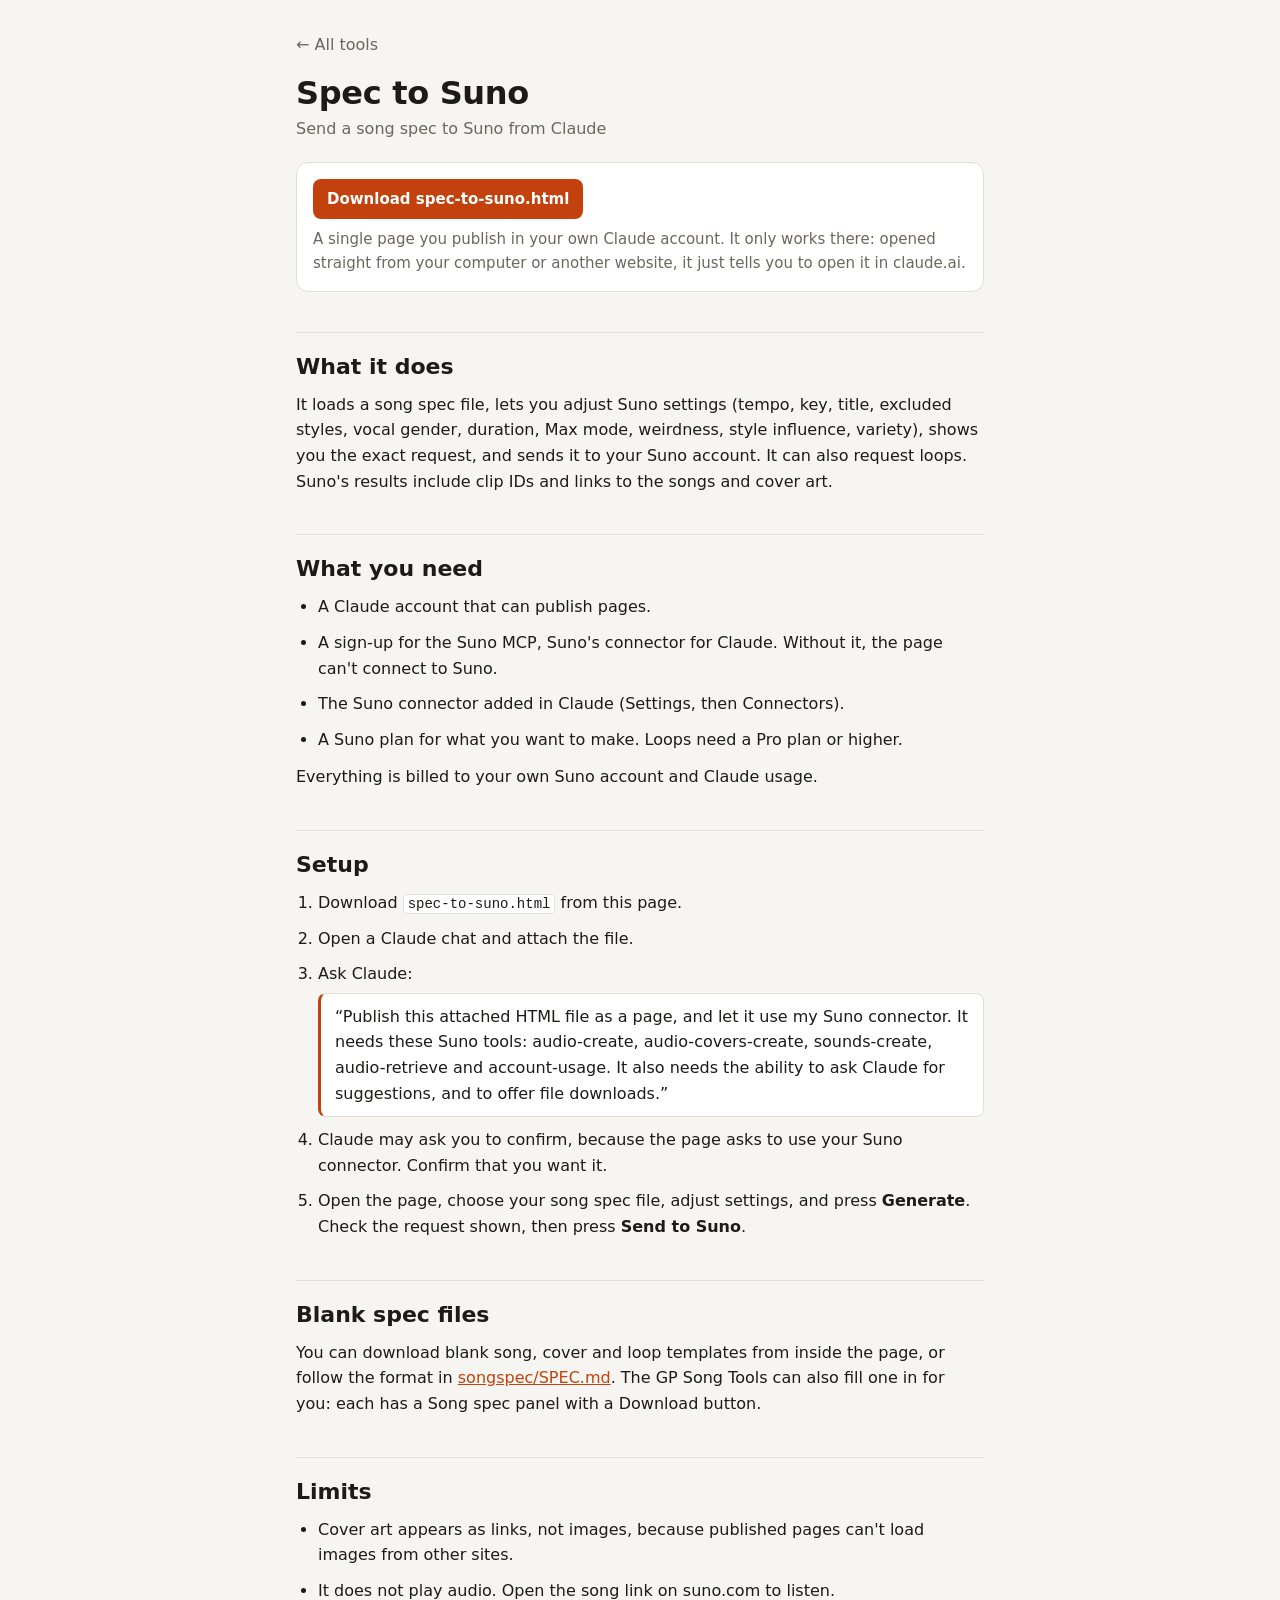
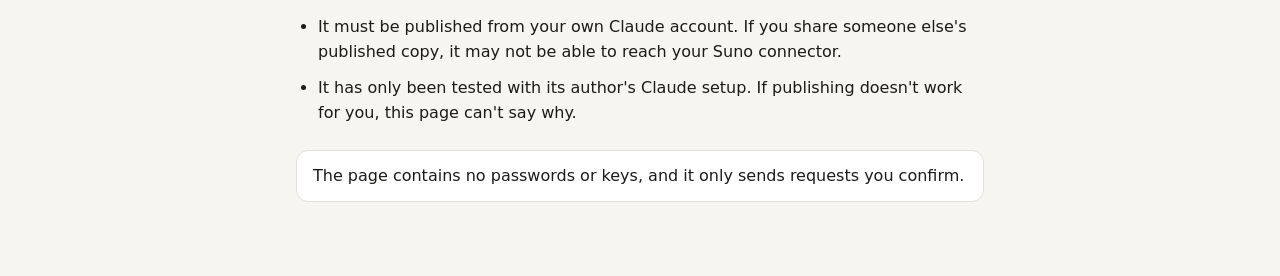
==== songspec/spec-to-suno/index.html @ ff5ff83b "Spec to Suno: say you need to sign up for the Suno MCP Co-Authored-By: Claude Opus 5.5 <noreply@anth" ====
<!doctype html>
<html lang="en">
<head>
  <meta charset="utf-8">
  <meta name="viewport" content="width=device-width, initial-scale=1">
  <title>Spec to Suno</title>
  <meta name="description" content="Download Spec to Suno: a page you publish in Claude that sends a song spec to your Suno account.">
  <link rel="icon" href="data:image/svg+xml,<svg xmlns='http://www.w3.org/2000/svg' viewBox='0 0 100 100'><text y='.9em' font-size='90'>🚀</text></svg>">
  <style>
    :root {
      --bg: #f6f5f2;
      --surface: #ffffff;
      --border: #e2dfd8;
      --text: #1c1b19;
      --muted: #6b675f;
      --accent: #c2410c;
      --accent-text: #ffffff;
    }
    @media (prefers-color-scheme: dark) {
      :root {
        --bg: #121212;
        --surface: #1c1c1c;
        --border: #2e2e2e;
        --text: #f1efe9;
        --muted: #a39f96;
        --accent: #fb923c;
        --accent-text: #1a0d03;
      }
    }
    * { box-sizing: border-box; }
    body {
      margin: 0;
      background: var(--bg);
      color: var(--text);
      font: 16px/1.6 system-ui, -apple-system, "Segoe UI", Roboto, sans-serif;
    }
    main { max-width: 720px; margin: 0 auto; padding: 32px 16px 64px; }
    a { color: var(--accent); }
    h1 { font-size: 2rem; line-height: 1.2; margin: 8px 0 4px; letter-spacing: -0.01em; }
    h2 { font-size: 1.375rem; margin: 40px 0 8px; padding-top: 16px; border-top: 1px solid var(--border); }
    p, li { margin: 0 0 10px; }
    ul, ol { padding-left: 22px; margin: 0 0 12px; }
    code { font: 0.875em ui-monospace, SFMono-Regular, Menlo, monospace; background: var(--surface); border: 1px solid var(--border); border-radius: 4px; padding: 1px 4px; overflow-wrap: anywhere; }
    .meta { color: var(--muted); margin: 0 0 20px; }
    .back { display: inline-block; margin-bottom: 8px; color: var(--muted); text-decoration: none; }
    .back:hover { color: var(--text); }
    .download { background: var(--surface); border: 1px solid var(--border); border-radius: 12px; padding: 16px; margin: 20px 0 8px; }
    .download p { margin: 8px 0 0; color: var(--muted); font-size: .9375rem; }
    .btn { display: inline-block; padding: 8px 14px; border-radius: 8px; font-weight: 600; font-size: .9375rem; text-decoration: none; }
    .btn.primary { background: var(--accent); color: var(--accent-text); }
    .btn.primary:hover { filter: brightness(1.08); }
    .btn:focus-visible { outline: 2px solid var(--accent); outline-offset: 2px; }
    .ask { background: var(--surface); border: 1px solid var(--border); border-left: 3px solid var(--accent); border-radius: 8px; padding: 10px 14px; margin: 6px 0 0; }
    .safe { background: var(--surface); border: 1px solid var(--border); border-radius: 12px; padding: 12px 16px; margin-top: 24px; }
  </style>
</head>
<body>
<main>
  <a class="back" href="../../">← All tools</a>
  <h1>Spec to Suno</h1>
  <p class="meta">Send a song spec to Suno from Claude</p>

  <div class="download">
    <a class="btn primary" href="spec-to-suno.html.download" download="spec-to-suno.html">Download spec-to-suno.html</a>
    <p>A single page you publish in your own Claude account. It only works there: opened straight from your computer or another website, it just tells you to open it in claude.ai.</p>
  </div>

  <h2 id="what">What it does</h2>
  <p>It loads a song spec file, lets you adjust Suno settings (tempo, key, title, excluded styles, vocal gender, duration, Max mode, weirdness, style influence, variety), shows you the exact request, and sends it to your Suno account. It can also request loops. Suno's results include clip IDs and links to the songs and cover art.</p>

  <h2 id="need">What you need</h2>
  <ul>
    <li>A Claude account that can publish pages.</li>
    <li>A sign-up for the Suno MCP, Suno's connector for Claude. Without it, the page can't connect to Suno.</li>
    <li>The Suno connector added in Claude (Settings, then Connectors).</li>
    <li>A Suno plan for what you want to make. Loops need a Pro plan or higher.</li>
  </ul>
  <p>Everything is billed to your own Suno account and Claude usage.</p>

  <h2 id="setup">Setup</h2>
  <ol>
    <li>Download <code>spec-to-suno.html</code> from this page.</li>
    <li>Open a Claude chat and attach the file.</li>
    <li>Ask Claude:
      <p class="ask">“Publish this attached HTML file as a page, and let it use my Suno connector. It needs these Suno tools: audio-create, audio-covers-create, sounds-create, audio-retrieve and account-usage. It also needs the ability to ask Claude for suggestions, and to offer file downloads.”</p>
    </li>
    <li>Claude may ask you to confirm, because the page asks to use your Suno connector. Confirm that you want it.</li>
    <li>Open the page, choose your song spec file, adjust settings, and press <b>Generate</b>. Check the request shown, then press <b>Send to Suno</b>.</li>
  </ol>

  <h2 id="blank">Blank spec files</h2>
  <p>You can download blank song, cover and loop templates from inside the page, or follow the format in <a href="https://github.com/gp-songtools/toolsmenu/blob/main/songspec/SPEC.md" target="_blank" rel="noopener">songspec/SPEC.md</a>. The GP Song Tools can also fill one in for you: each has a Song spec panel with a Download button.</p>

  <h2 id="limits">Limits</h2>
  <ul>
    <li>Cover art appears as links, not images, because published pages can't load images from other sites.</li>
    <li>It does not play audio. Open the song link on suno.com to listen.</li>
    <li>It must be published from your own Claude account. If you share someone else's published copy, it may not be able to reach your Suno connector.</li>
    <li>It has only been tested with its author's Claude setup. If publishing doesn't work for you, this page can't say why.</li>
  </ul>

  <p class="safe">The page contains no passwords or keys, and it only sends requests you confirm.</p>
</main>
<!-- Cloudflare Web Analytics --><script type='module' src='https://static.cloudflareinsights.com/beacon.min.js' data-cf-beacon='{"token": "2c5b0c69f74b496998f02d0e1f651bd5"}'></script><!-- End Cloudflare Web Analytics -->
</body>
</html>
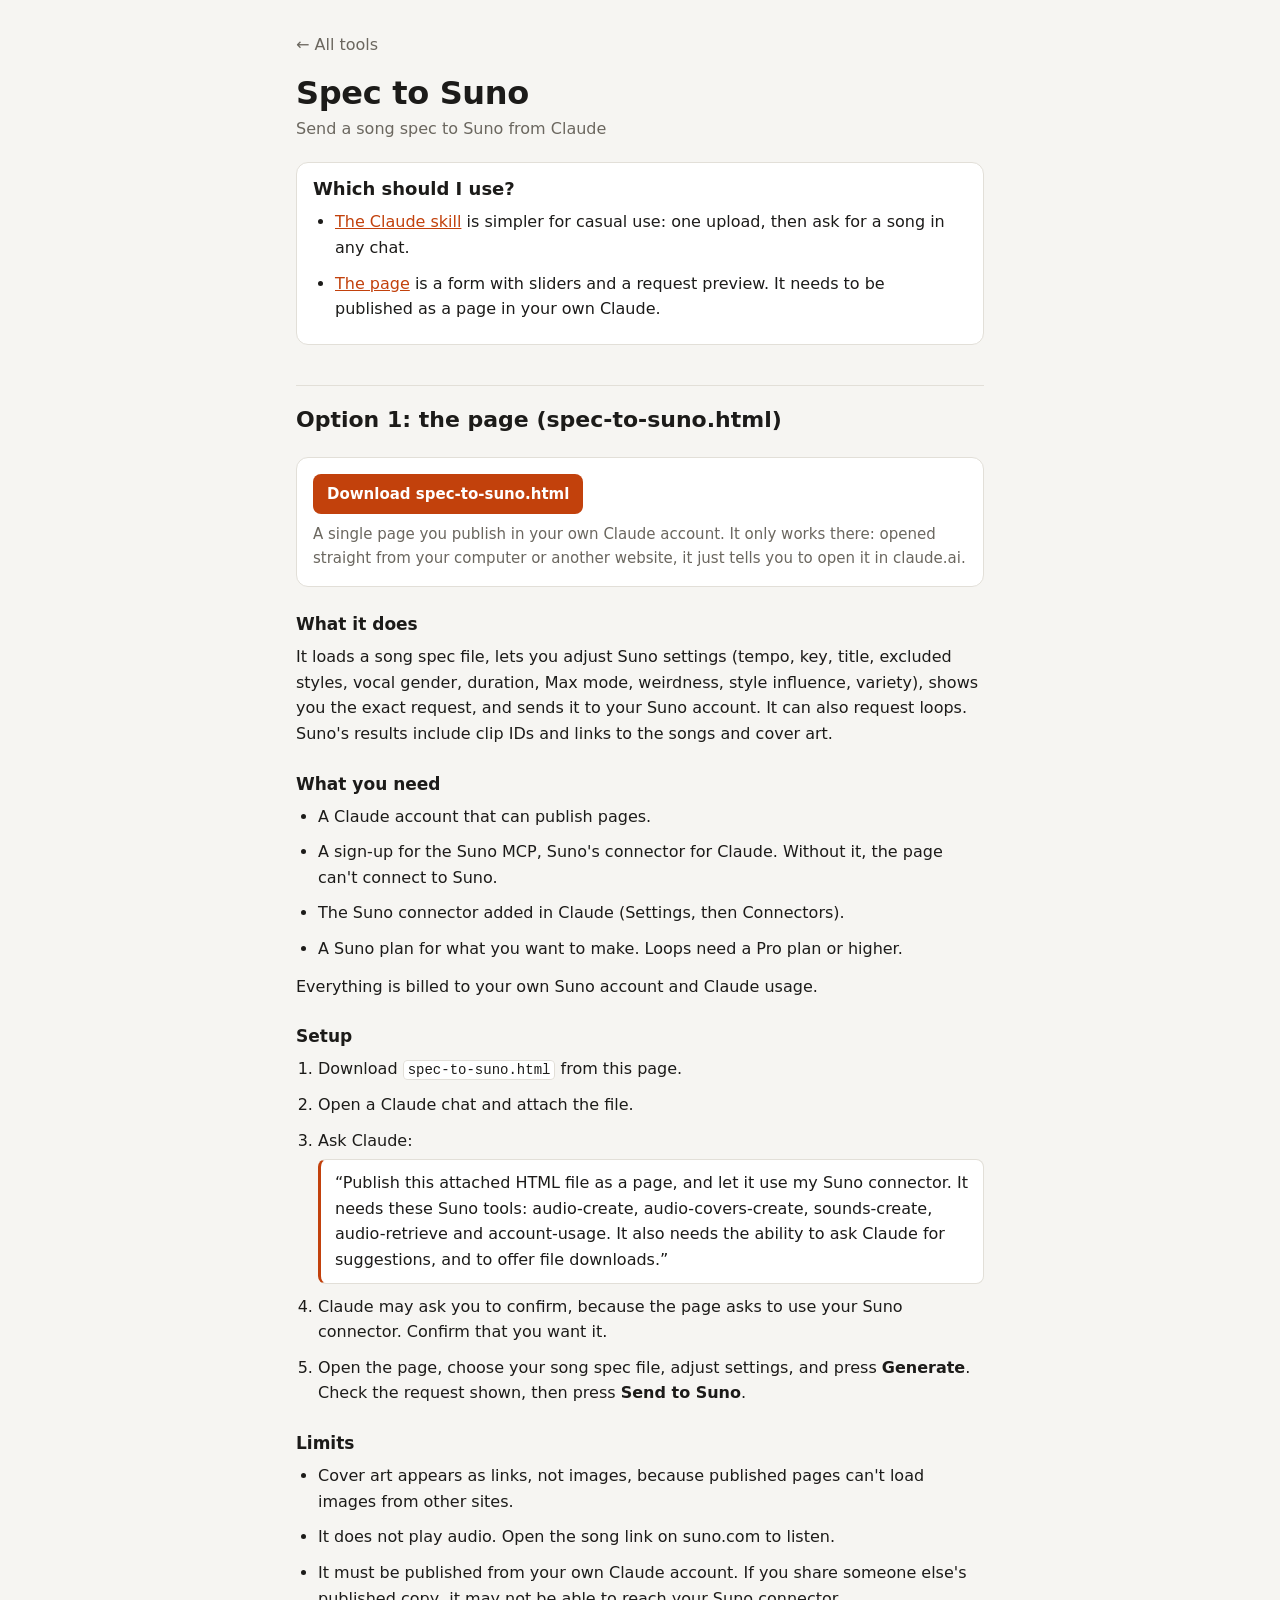
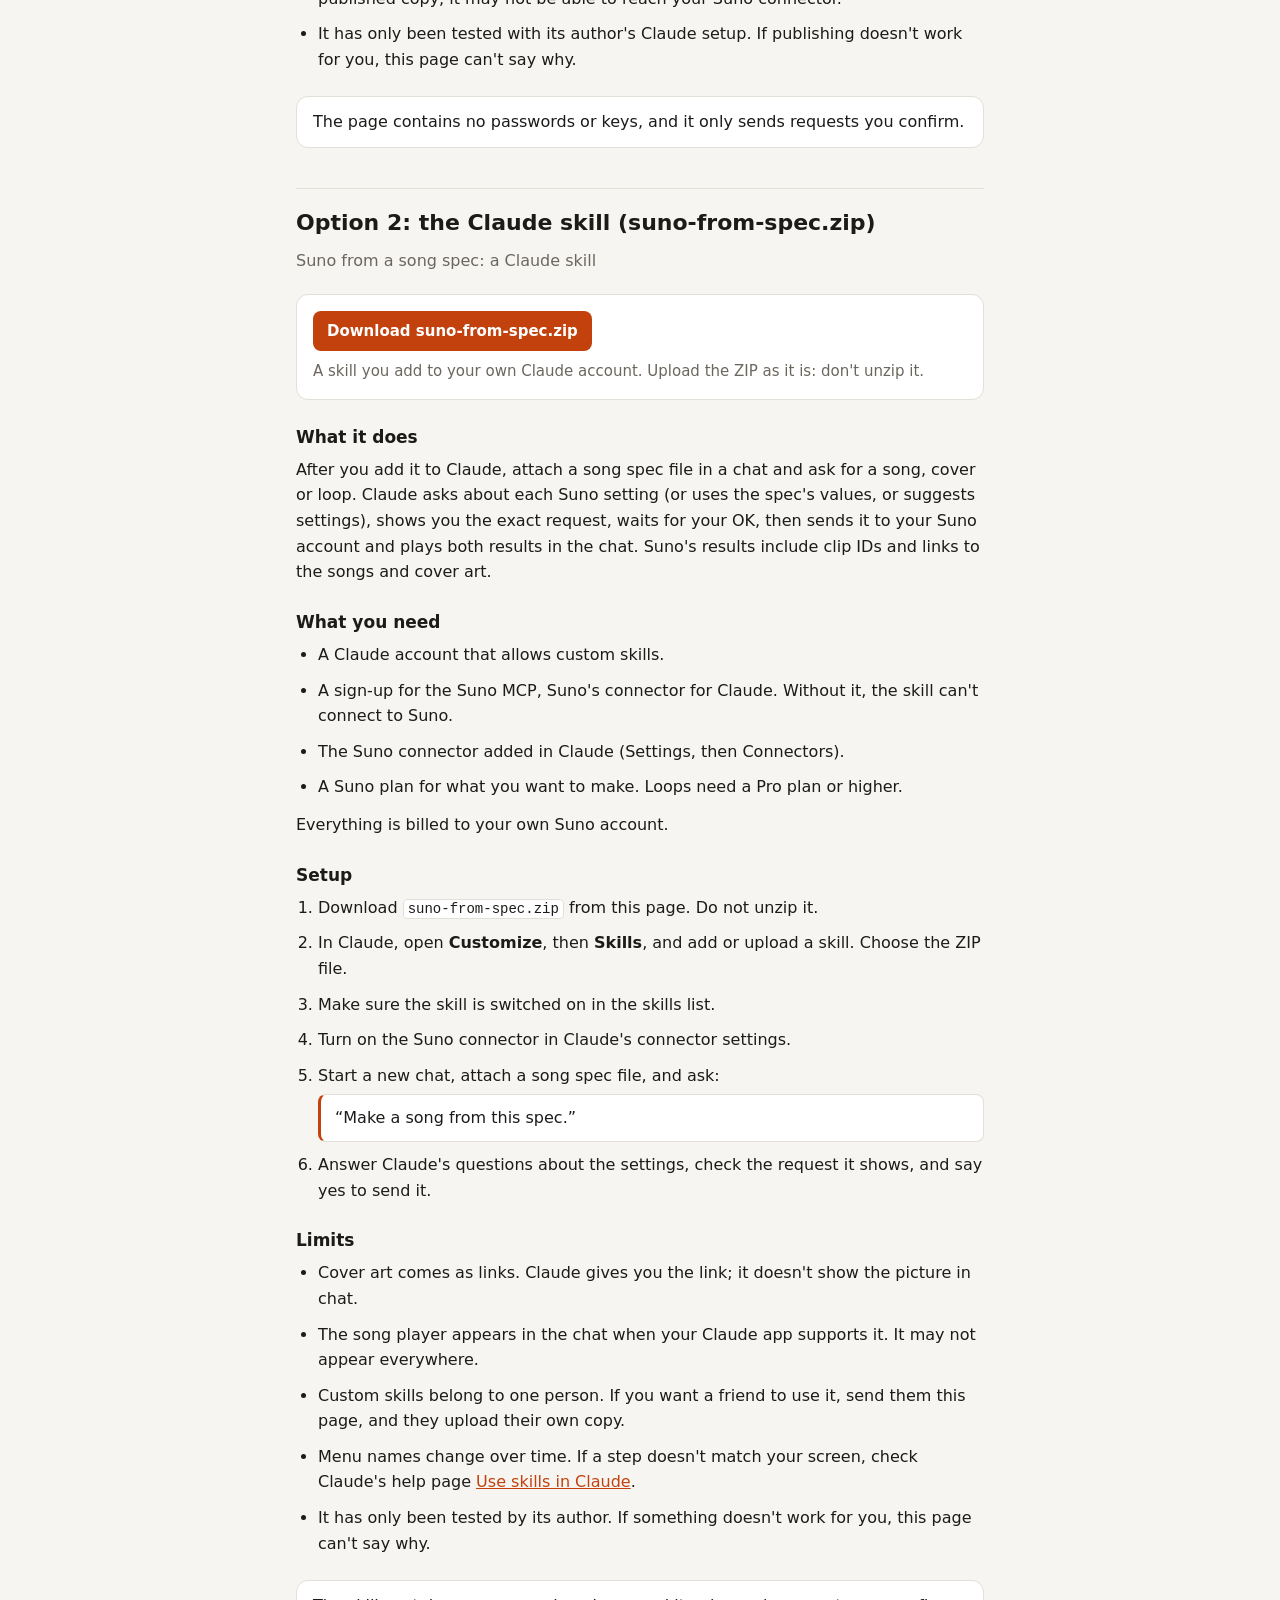
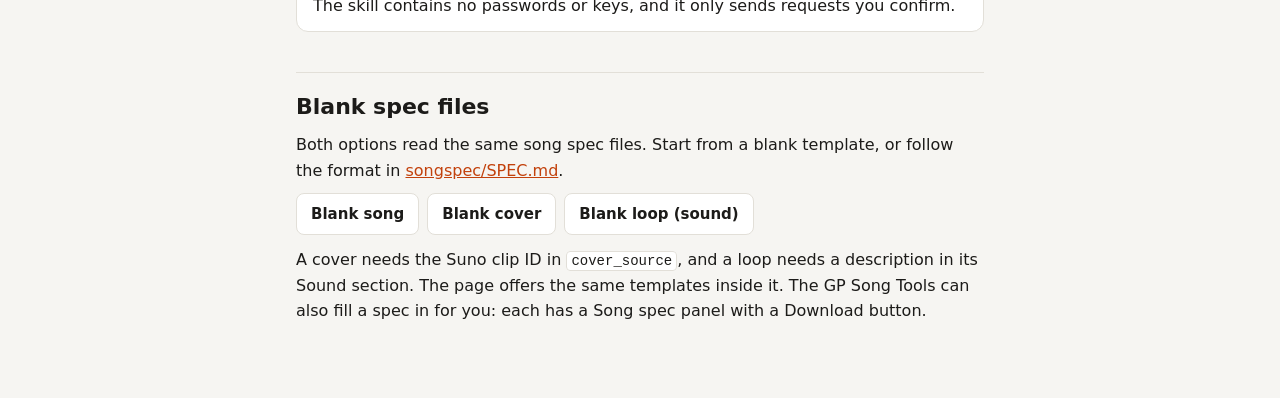
==== commit 4b4b1cdf: "Spec to Suno: add the Claude skill as a second option, and blank templates songspec/spec-to-suno/sun" ====
--- a/songspec/spec-to-suno/index.html
+++ b/songspec/spec-to-suno/index.html
@@ -4,7 +4,7 @@
   <meta charset="utf-8">
   <meta name="viewport" content="width=device-width, initial-scale=1">
   <title>Spec to Suno</title>
-  <meta name="description" content="Download Spec to Suno: a page you publish in Claude that sends a song spec to your Suno account.">
+  <meta name="description" content="Send a song spec to your Suno account from Claude, with a Claude skill or a page you publish in Claude.">
   <link rel="icon" href="data:image/svg+xml,<svg xmlns='http://www.w3.org/2000/svg' viewBox='0 0 100 100'><text y='.9em' font-size='90'>🚀</text></svg>">
   <style>
     :root {
@@ -38,6 +38,13 @@
     a { color: var(--accent); }
     h1 { font-size: 2rem; line-height: 1.2; margin: 8px 0 4px; letter-spacing: -0.01em; }
     h2 { font-size: 1.375rem; margin: 40px 0 8px; padding-top: 16px; border-top: 1px solid var(--border); }
+    h3 { font-size: 1.0625rem; margin: 24px 0 6px; }
+    .choose { background: var(--surface); border: 1px solid var(--border); border-radius: 12px; padding: 12px 16px; margin: 20px 0 0; }
+    .choose h2 { border: 0; margin: 0 0 6px; padding: 0; font-size: 1.125rem; }
+    .choose ul { margin: 0; }
+    .tpl { display: flex; flex-wrap: wrap; gap: 8px; margin: 8px 0 12px; }
+    .btn.ghost { border: 1px solid var(--border); color: var(--text); background: var(--surface); }
+    .btn.ghost:hover { border-color: var(--accent); }
     p, li { margin: 0 0 10px; }
     ul, ol { padding-left: 22px; margin: 0 0 12px; }
     code { font: 0.875em ui-monospace, SFMono-Regular, Menlo, monospace; background: var(--surface); border: 1px solid var(--border); border-radius: 4px; padding: 1px 4px; overflow-wrap: anywhere; }
@@ -60,15 +67,24 @@
   <h1>Spec to Suno</h1>
   <p class="meta">Send a song spec to Suno from Claude</p>
 
+  <div class="choose">
+    <h2 id="which">Which should I use?</h2>
+    <ul>
+      <li><a href="#skill">The Claude skill</a> is simpler for casual use: one upload, then ask for a song in any chat.</li>
+      <li><a href="#page">The page</a> is a form with sliders and a request preview. It needs to be published as a page in your own Claude.</li>
+    </ul>
+  </div>
+
+  <h2 id="page">Option 1: the page (spec-to-suno.html)</h2>
   <div class="download">
     <a class="btn primary" href="spec-to-suno.html.download" download="spec-to-suno.html">Download spec-to-suno.html</a>
     <p>A single page you publish in your own Claude account. It only works there: opened straight from your computer or another website, it just tells you to open it in claude.ai.</p>
   </div>
 
-  <h2 id="what">What it does</h2>
+  <h3 id="what">What it does</h3>
   <p>It loads a song spec file, lets you adjust Suno settings (tempo, key, title, excluded styles, vocal gender, duration, Max mode, weirdness, style influence, variety), shows you the exact request, and sends it to your Suno account. It can also request loops. Suno's results include clip IDs and links to the songs and cover art.</p>
 
-  <h2 id="need">What you need</h2>
+  <h3 id="need">What you need</h3>
   <ul>
     <li>A Claude account that can publish pages.</li>
     <li>A sign-up for the Suno MCP, Suno's connector for Claude. Without it, the page can't connect to Suno.</li>
@@ -77,7 +93,7 @@
   </ul>
   <p>Everything is billed to your own Suno account and Claude usage.</p>
 
-  <h2 id="setup">Setup</h2>
+  <h3 id="setup">Setup</h3>
   <ol>
     <li>Download <code>spec-to-suno.html</code> from this page.</li>
     <li>Open a Claude chat and attach the file.</li>
@@ -88,10 +104,7 @@
     <li>Open the page, choose your song spec file, adjust settings, and press <b>Generate</b>. Check the request shown, then press <b>Send to Suno</b>.</li>
   </ol>
 
-  <h2 id="blank">Blank spec files</h2>
-  <p>You can download blank song, cover and loop templates from inside the page, or follow the format in <a href="https://github.com/gp-songtools/toolsmenu/blob/main/songspec/SPEC.md" target="_blank" rel="noopener">songspec/SPEC.md</a>. The GP Song Tools can also fill one in for you: each has a Song spec panel with a Download button.</p>
-
-  <h2 id="limits">Limits</h2>
+  <h3 id="limits">Limits</h3>
   <ul>
     <li>Cover art appears as links, not images, because published pages can't load images from other sites.</li>
     <li>It does not play audio. Open the song link on suno.com to listen.</li>
@@ -100,6 +113,57 @@
   </ul>
 
   <p class="safe">The page contains no passwords or keys, and it only sends requests you confirm.</p>
+
+  <h2 id="skill">Option 2: the Claude skill (suno-from-spec.zip)</h2>
+  <p class="meta">Suno from a song spec: a Claude skill</p>
+  <div class="download">
+    <a class="btn primary" href="suno-from-spec.zip" download="suno-from-spec.zip">Download suno-from-spec.zip</a>
+    <p>A skill you add to your own Claude account. Upload the ZIP as it is: don't unzip it.</p>
+  </div>
+
+  <h3 id="skill-what">What it does</h3>
+  <p>After you add it to Claude, attach a song spec file in a chat and ask for a song, cover or loop. Claude asks about each Suno setting (or uses the spec's values, or suggests settings), shows you the exact request, waits for your OK, then sends it to your Suno account and plays both results in the chat. Suno's results include clip IDs and links to the songs and cover art.</p>
+
+  <h3 id="skill-need">What you need</h3>
+  <ul>
+    <li>A Claude account that allows custom skills.</li>
+    <li>A sign-up for the Suno MCP, Suno's connector for Claude. Without it, the skill can't connect to Suno.</li>
+    <li>The Suno connector added in Claude (Settings, then Connectors).</li>
+    <li>A Suno plan for what you want to make. Loops need a Pro plan or higher.</li>
+  </ul>
+  <p>Everything is billed to your own Suno account.</p>
+
+  <h3 id="skill-setup">Setup</h3>
+  <ol>
+    <li>Download <code>suno-from-spec.zip</code> from this page. Do not unzip it.</li>
+    <li>In Claude, open <b>Customize</b>, then <b>Skills</b>, and add or upload a skill. Choose the ZIP file.</li>
+    <li>Make sure the skill is switched on in the skills list.</li>
+    <li>Turn on the Suno connector in Claude's connector settings.</li>
+    <li>Start a new chat, attach a song spec file, and ask:
+      <p class="ask">“Make a song from this spec.”</p>
+    </li>
+    <li>Answer Claude's questions about the settings, check the request it shows, and say yes to send it.</li>
+  </ol>
+
+  <h3 id="skill-limits">Limits</h3>
+  <ul>
+    <li>Cover art comes as links. Claude gives you the link; it doesn't show the picture in chat.</li>
+    <li>The song player appears in the chat when your Claude app supports it. It may not appear everywhere.</li>
+    <li>Custom skills belong to one person. If you want a friend to use it, send them this page, and they upload their own copy.</li>
+    <li>Menu names change over time. If a step doesn't match your screen, check Claude's help page <a href="https://support.claude.com/en/articles/12512180-use-skills-in-claude" target="_blank" rel="noopener">Use skills in Claude</a>.</li>
+    <li>It has only been tested by its author. If something doesn't work for you, this page can't say why.</li>
+  </ul>
+
+  <p class="safe">The skill contains no passwords or keys, and it only sends requests you confirm.</p>
+
+  <h2 id="blank">Blank spec files</h2>
+  <p>Both options read the same song spec files. Start from a blank template, or follow the format in <a href="https://github.com/gp-songtools/toolsmenu/blob/main/songspec/SPEC.md" target="_blank" rel="noopener">songspec/SPEC.md</a>.</p>
+  <div class="tpl">
+    <a class="btn ghost" href="../templates/blank-song.songspec.md" download="blank-song.songspec.md">Blank song</a>
+    <a class="btn ghost" href="../templates/blank-cover.songspec.md" download="blank-cover.songspec.md">Blank cover</a>
+    <a class="btn ghost" href="../templates/blank-sound.songspec.md" download="blank-sound.songspec.md">Blank loop (sound)</a>
+  </div>
+  <p>A cover needs the Suno clip ID in <code>cover_source</code>, and a loop needs a description in its Sound section. The page offers the same templates inside it. The GP Song Tools can also fill a spec in for you: each has a Song spec panel with a Download button.</p>
 </main>
 <!-- Cloudflare Web Analytics --><script type='module' src='https://static.cloudflareinsights.com/beacon.min.js' data-cf-beacon='{"token": "2c5b0c69f74b496998f02d0e1f651bd5"}'></script><!-- End Cloudflare Web Analytics -->
 </body>
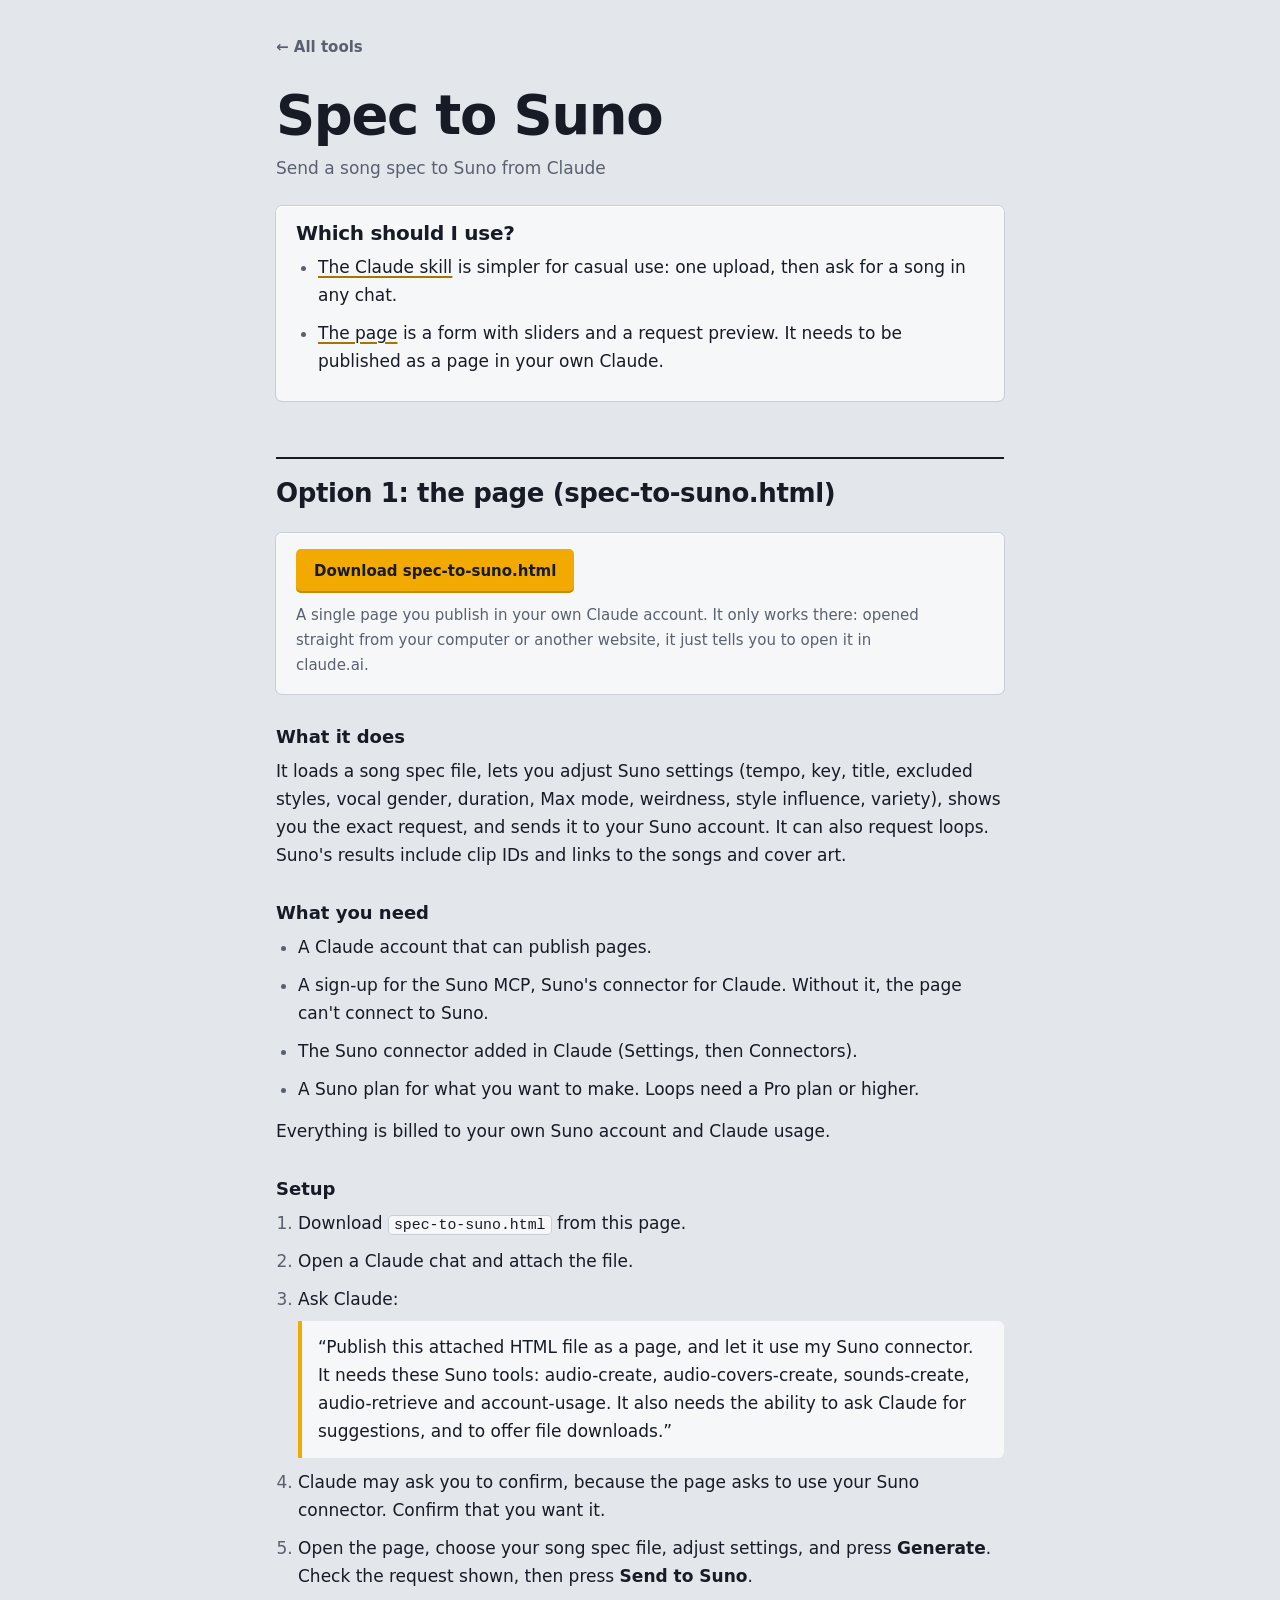
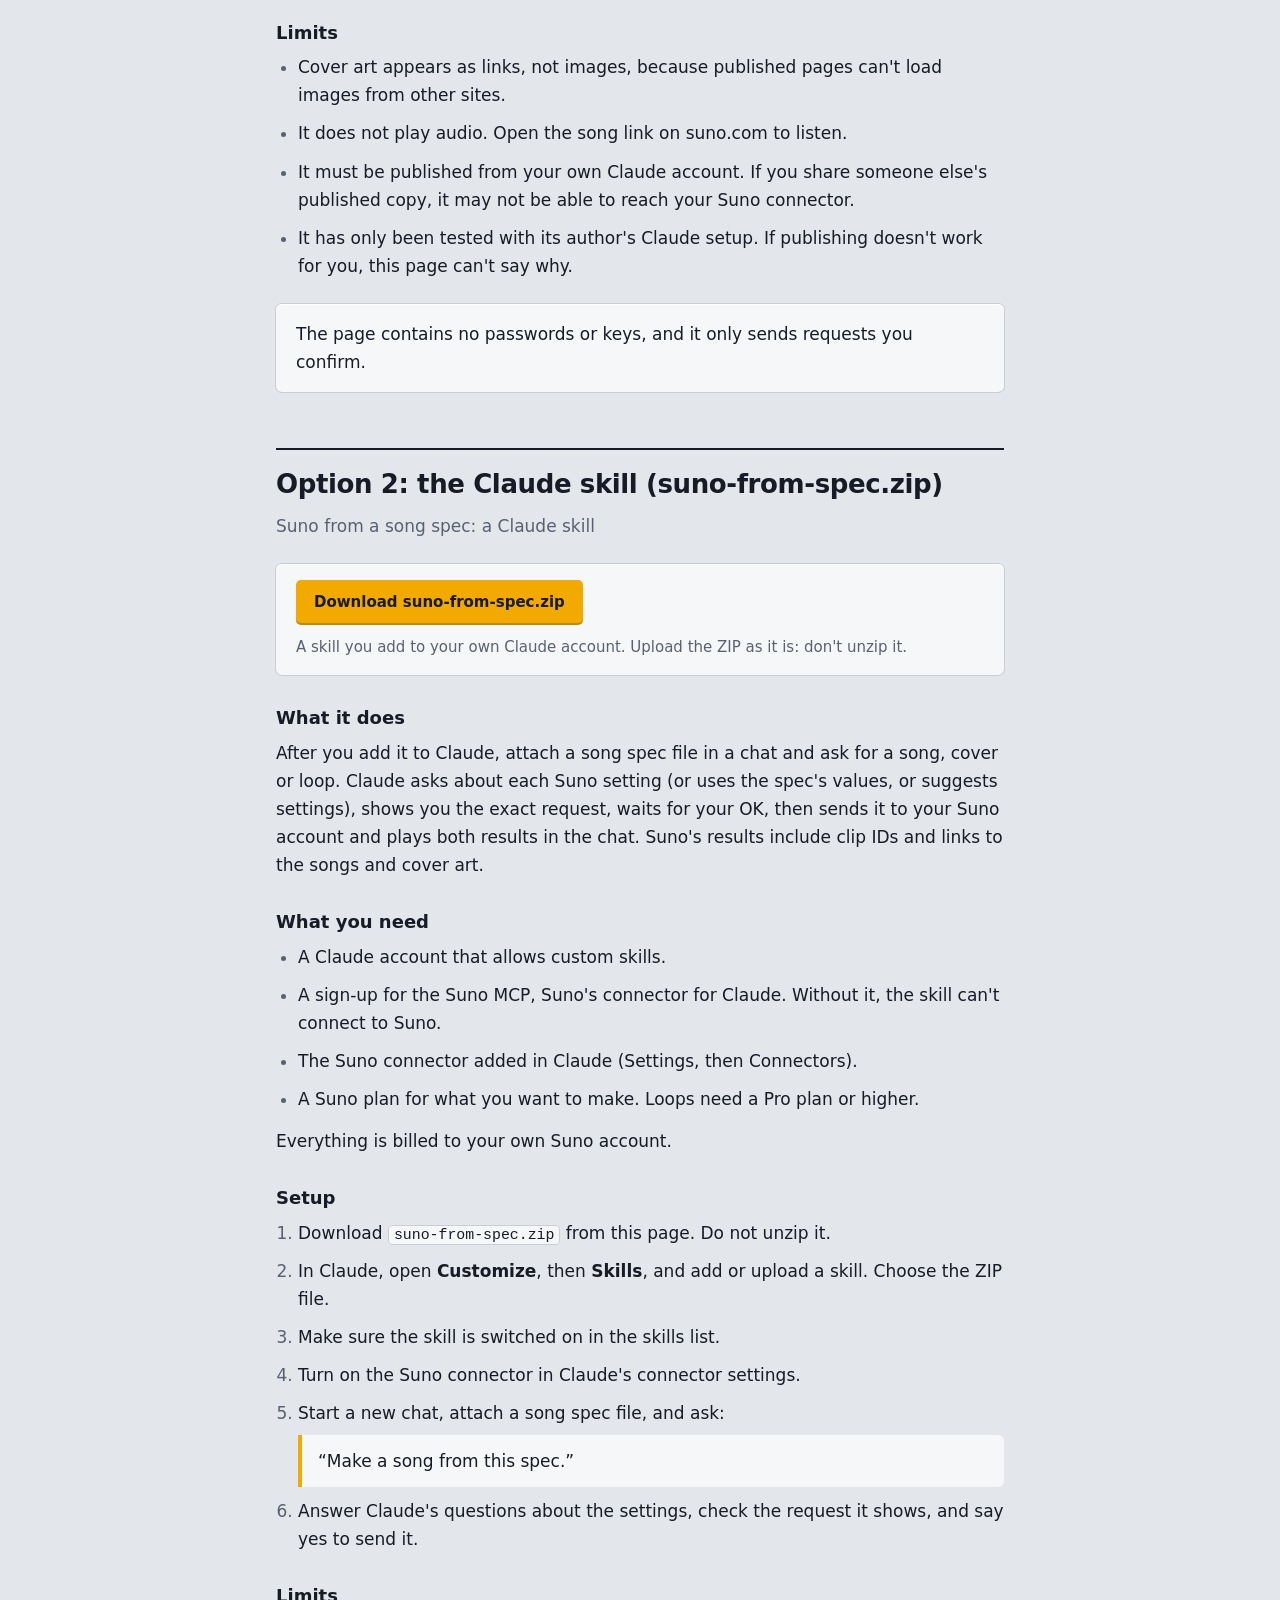
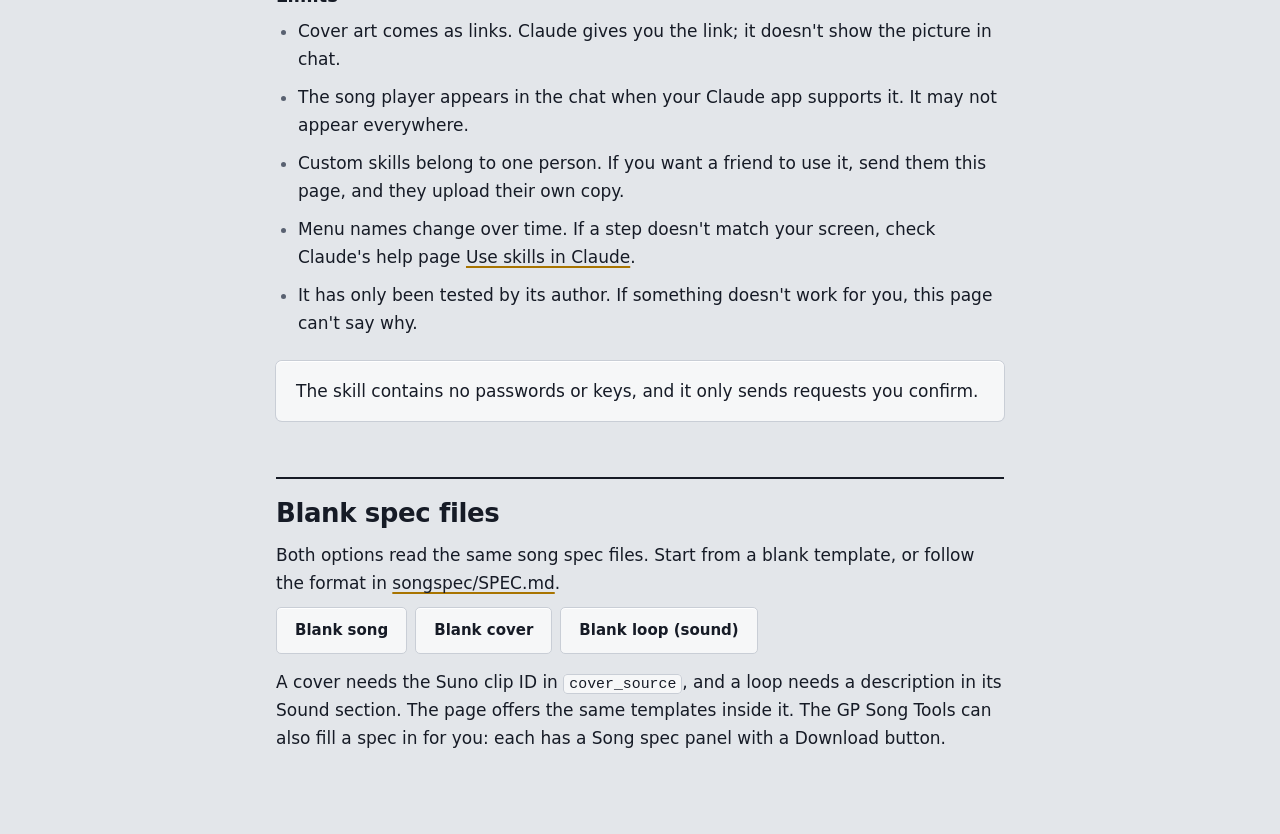
==== commit 52eeb76e: "Redesign the tools menu pages: studio patchbay Faceplate greys, signal amber and per-tool cable colo" ====
--- a/songspec/spec-to-suno/index.html
+++ b/songspec/spec-to-suno/index.html
@@ -7,24 +7,40 @@
   <meta name="description" content="Send a song spec to your Suno account from Claude, with a Claude skill or a page you publish in Claude.">
   <link rel="icon" href="data:image/svg+xml,<svg xmlns='http://www.w3.org/2000/svg' viewBox='0 0 100 100'><text y='.9em' font-size='90'>🚀</text></svg>">
   <style>
+    @font-face {
+      font-family: "Archivo";
+      src: url("../../fonts/archivo-latin.woff2") format("woff2");
+      font-weight: 100 900;
+      font-stretch: 62% 125%;
+      font-display: swap;
+    }
     :root {
-      --bg: #f6f5f2;
-      --surface: #ffffff;
-      --border: #e2dfd8;
-      --text: #1c1b19;
-      --muted: #6b675f;
-      --accent: #c2410c;
-      --accent-text: #ffffff;
+      --bg: #e3e6ea;          /* faceplate */
+      --surface: #f6f7f8;     /* panel */
+      --border: #c9ced6;
+      --bevel: #ffffff;
+      --text: #161b26;        /* engraving */
+      --muted: #596171;       /* legend */
+      --accent: #f2a900;      /* signal amber */
+      --accent-text: #161b26;
+      --accent-line: #a87400;
+      --accent-hover: #ffbb1a;
+      --focus: #a87400;
+      --press: rgba(22,27,38,.22);
+      --shade: rgba(22,27,38,.25);
     }
     @media (prefers-color-scheme: dark) {
       :root {
-        --bg: #121212;
-        --surface: #1c1c1c;
-        --border: #2e2e2e;
-        --text: #f1efe9;
-        --muted: #a39f96;
-        --accent: #fb923c;
-        --accent-text: #1a0d03;
+        --bg: #151c28;
+        --surface: #1e2737;
+        --border: #2f3a4e;
+        --bevel: #263043;
+        --text: #eef1f5;
+        --muted: #9aa4b5;
+        --accent: #f2a900;
+        --accent-text: #161b26;
+        --accent-line: #f2b733;
+        --focus: #f2a900;
       }
     }
     * { box-sizing: border-box; }
@@ -32,33 +48,48 @@
       margin: 0;
       background: var(--bg);
       color: var(--text);
-      font: 16px/1.6 system-ui, -apple-system, "Segoe UI", Roboto, sans-serif;
-    }
-    main { max-width: 720px; margin: 0 auto; padding: 32px 16px 64px; }
-    a { color: var(--accent); }
-    h1 { font-size: 2rem; line-height: 1.2; margin: 8px 0 4px; letter-spacing: -0.01em; }
-    h2 { font-size: 1.375rem; margin: 40px 0 8px; padding-top: 16px; border-top: 1px solid var(--border); }
-    h3 { font-size: 1.0625rem; margin: 24px 0 6px; }
-    .choose { background: var(--surface); border: 1px solid var(--border); border-radius: 12px; padding: 12px 16px; margin: 20px 0 0; }
-    .choose h2 { border: 0; margin: 0 0 6px; padding: 0; font-size: 1.125rem; }
-    .choose ul { margin: 0; }
-    .tpl { display: flex; flex-wrap: wrap; gap: 8px; margin: 8px 0 12px; }
-    .btn.ghost { border: 1px solid var(--border); color: var(--text); background: var(--surface); }
-    .btn.ghost:hover { border-color: var(--accent); }
-    p, li { margin: 0 0 10px; }
-    ul, ol { padding-left: 22px; margin: 0 0 12px; }
-    code { font: 0.875em ui-monospace, SFMono-Regular, Menlo, monospace; background: var(--surface); border: 1px solid var(--border); border-radius: 4px; padding: 1px 4px; overflow-wrap: anywhere; }
-    .meta { color: var(--muted); margin: 0 0 20px; }
-    .back { display: inline-block; margin-bottom: 8px; color: var(--muted); text-decoration: none; }
+      font: 400 17px/1.65 "Archivo", system-ui, -apple-system, "Segoe UI", Roboto, sans-serif;
+    }
+    main { max-width: 760px; margin: 0 auto; padding: 32px 16px 72px; }
+    a { color: inherit; text-decoration-color: var(--accent-line); text-decoration-thickness: 2px; text-underline-offset: 3px; }
+    a:hover { text-decoration-thickness: 3px; }
+    a:focus-visible { outline: 3px solid var(--focus); outline-offset: 2px; border-radius: 3px; }
+    b, strong { font-weight: 650; }
+    h1 { font-size: clamp(2.2rem, 7vw, 3.4rem); line-height: 1.02; font-weight: 820; font-stretch: 120%; letter-spacing: -.025em; margin: 28px 0 10px; }
+    h2 { font-size: 1.625rem; line-height: 1.15; font-weight: 780; font-stretch: 115%; letter-spacing: -.015em; margin: 56px 0 12px; padding-top: 20px; border-top: 2px solid var(--text); }
+    h3 { font-size: 1.125rem; font-weight: 720; font-stretch: 105%; margin: 28px 0 6px; }
+    p, li { margin: 0 0 10px; max-width: 68ch; }
+    ul, ol { padding-left: 22px; margin: 0 0 14px; }
+    li::marker { color: var(--muted); }
+    code { font: 0.875em ui-monospace, SFMono-Regular, Menlo, monospace; background: var(--surface); border: 1px solid var(--border); border-radius: 4px; padding: 1px 5px; overflow-wrap: anywhere; }
+    .meta { color: var(--muted); margin: 0 0 24px; font-size: 1.0625rem; }
+    .back { display: inline-block; color: var(--muted); text-decoration: none; font-size: .9375rem; font-weight: 600; }
     .back:hover { color: var(--text); }
-    .download { background: var(--surface); border: 1px solid var(--border); border-radius: 12px; padding: 16px; margin: 20px 0 8px; }
-    .download p { margin: 8px 0 0; color: var(--muted); font-size: .9375rem; }
-    .btn { display: inline-block; padding: 8px 14px; border-radius: 8px; font-weight: 600; font-size: .9375rem; text-decoration: none; }
-    .btn.primary { background: var(--accent); color: var(--accent-text); }
-    .btn.primary:hover { filter: brightness(1.08); }
-    .btn:focus-visible { outline: 2px solid var(--accent); outline-offset: 2px; }
-    .ask { background: var(--surface); border: 1px solid var(--border); border-left: 3px solid var(--accent); border-radius: 8px; padding: 10px 14px; margin: 6px 0 0; }
-    .safe { background: var(--surface); border: 1px solid var(--border); border-radius: 12px; padding: 12px 16px; margin-top: 24px; }
+    /* Panels: the same faceplate strips as the tools menu */
+    .toc, .choose, .download, .safe {
+      background: var(--surface);
+      border-radius: 6px;
+      box-shadow: inset 0 1px 0 var(--bevel), 0 0 0 1px var(--border);
+      padding: 16px 20px;
+      margin: 24px 0 8px;
+    }
+    .toc ul, .choose ul { margin: 0; }
+    .toc li { margin: 0 0 4px; }
+    .choose h2 { border: 0; margin: 0 0 8px; padding: 0; font-size: 1.25rem; }
+    .download p { margin: 10px 0 0; color: var(--muted); font-size: .9375rem; }
+    .safe > :last-child, .choose > :last-child, .toc > :last-child { margin-bottom: 0; }
+    .tpl { display: flex; flex-wrap: wrap; gap: 8px; margin: 10px 0 14px; }
+    .btn { display: inline-block; padding: 10px 18px; border-radius: 5px; font-weight: 650; font-stretch: 95%; font-size: .9375rem; text-decoration: none; }
+    .btn.primary { background: var(--accent); color: var(--accent-text); box-shadow: inset 0 -2px 0 var(--press); }
+    .btn.primary:hover { background: var(--accent-hover); }
+    .btn.ghost { border: 1px solid var(--border); color: var(--text); background: var(--surface); box-shadow: inset 0 1px 0 var(--bevel); }
+    .btn.ghost:hover { border-color: var(--text); }
+    /* What to say to Claude: an amber signal line, like an LED beside the words */
+    .ask { background: var(--surface); border-left: 4px solid var(--accent); border-radius: 0 6px 6px 0; padding: 12px 16px; margin: 8px 0 0; }
+    @media (max-width: 560px) {
+      body { font-size: 16px; }
+      h2 { margin-top: 44px; }
+    }
   </style>
 </head>
 <body>
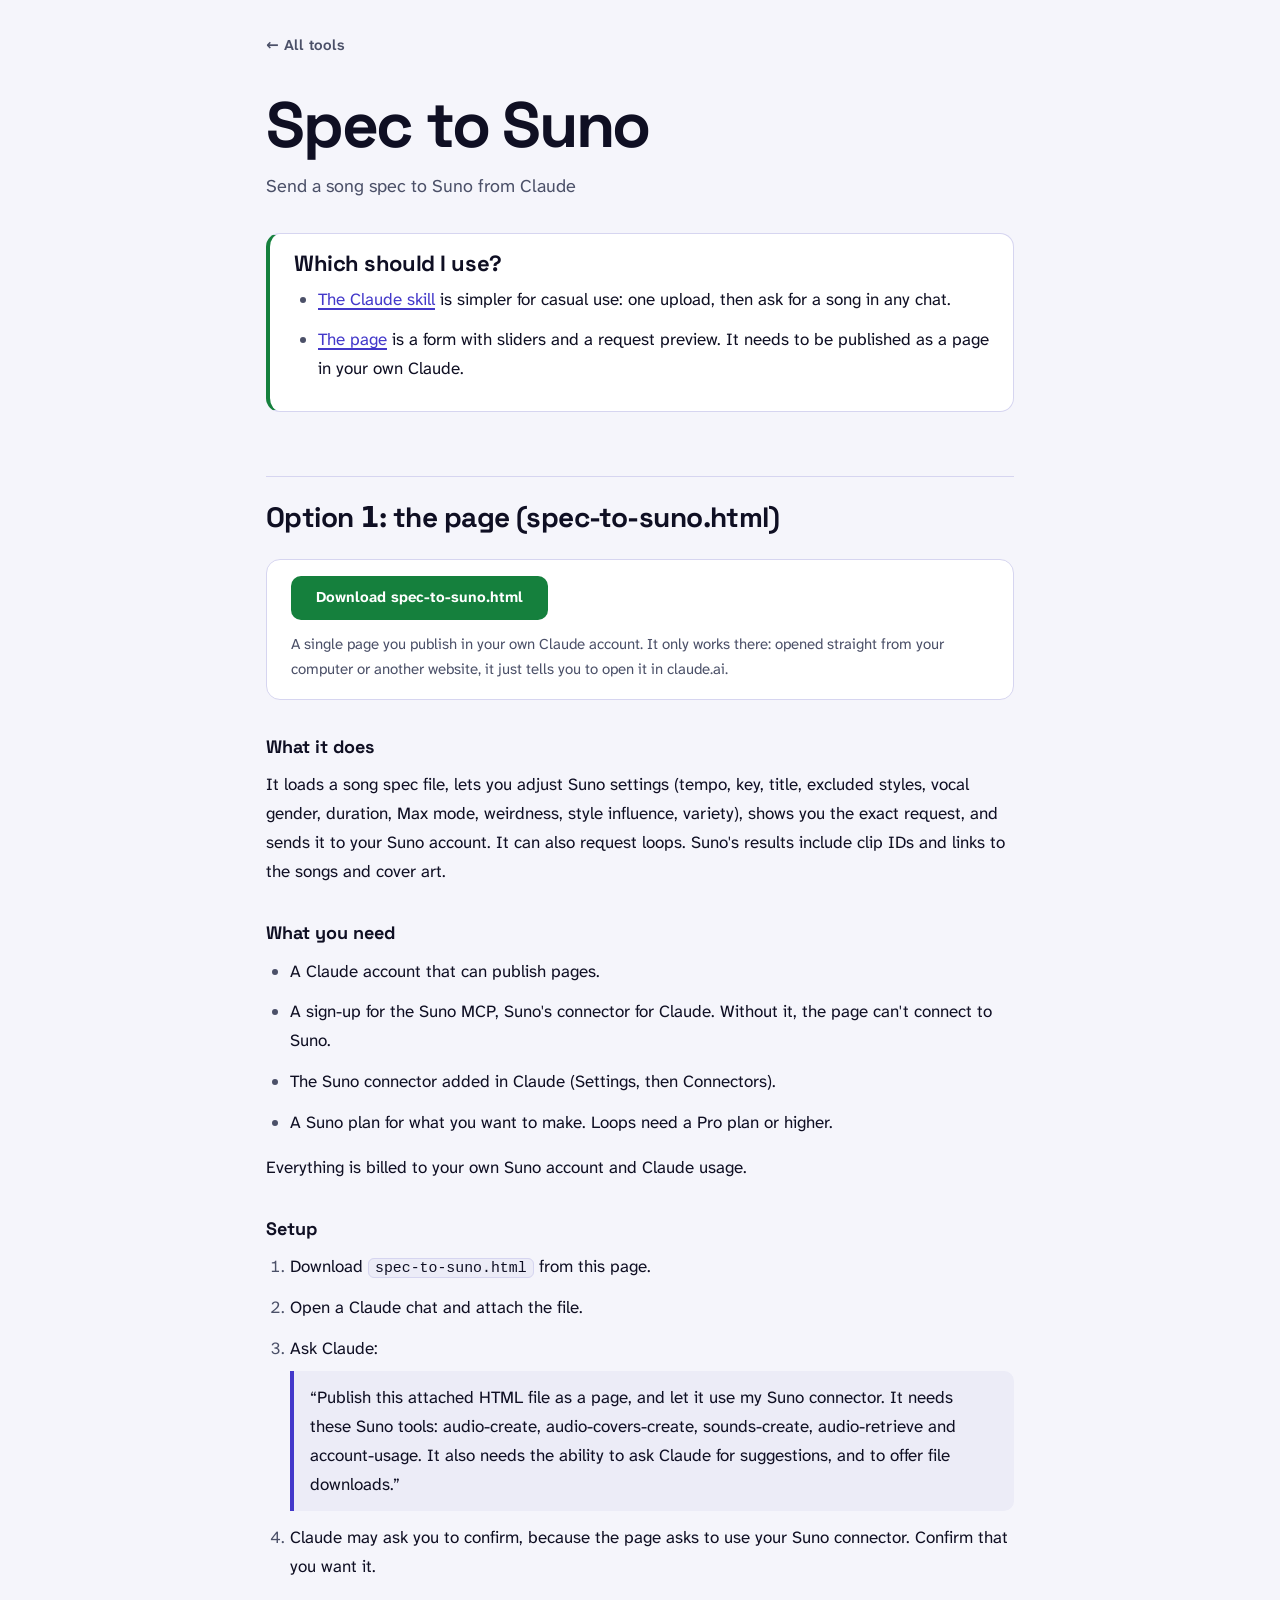
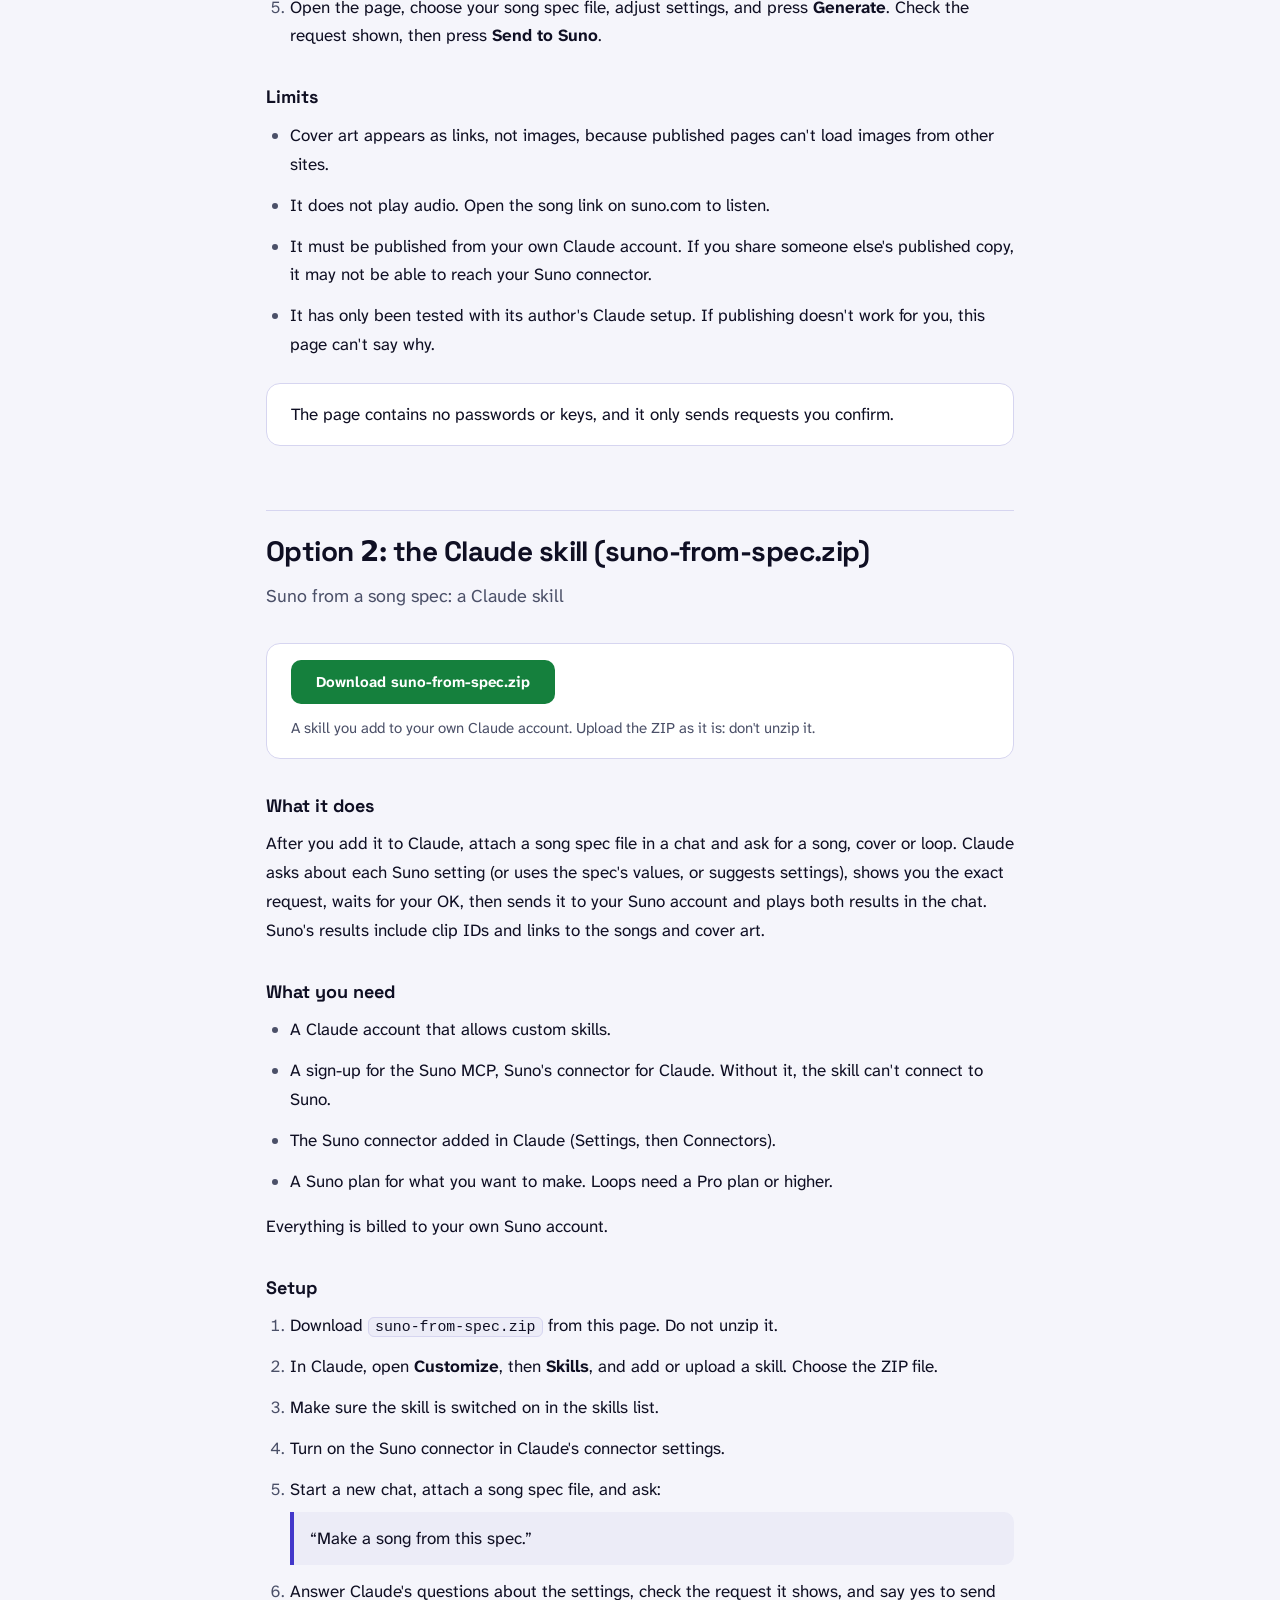
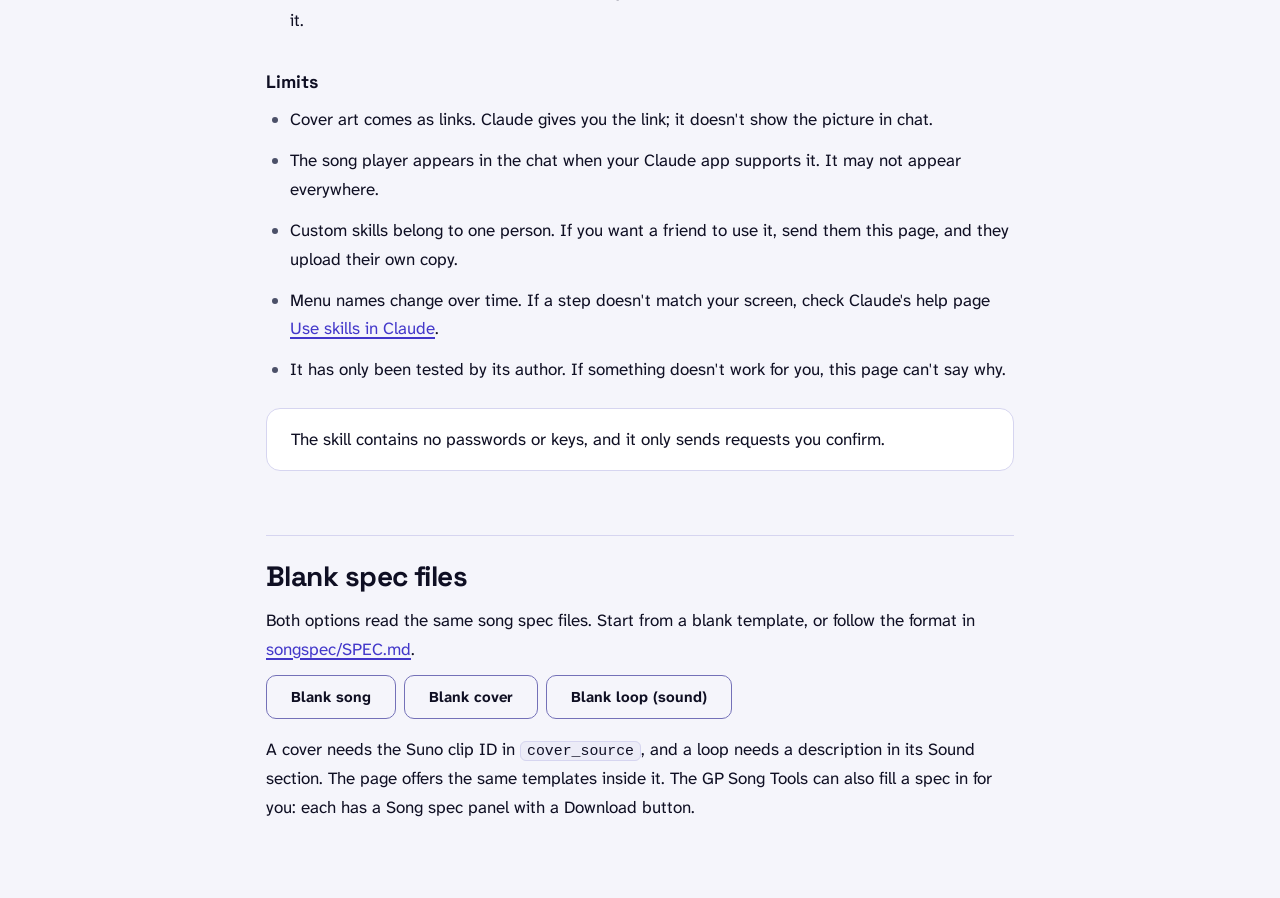
==== commit 2dd1255f: "Design system: Midnight session, applied to every page design-system/gp-song-tools/MASTER.md holds t" ====
--- a/songspec/spec-to-suno/index.html
+++ b/songspec/spec-to-suno/index.html
@@ -6,89 +6,37 @@
   <title>Spec to Suno</title>
   <meta name="description" content="Send a song spec to your Suno account from Claude, with a Claude skill or a page you publish in Claude.">
   <link rel="icon" href="data:image/svg+xml,<svg xmlns='http://www.w3.org/2000/svg' viewBox='0 0 100 100'><text y='.9em' font-size='90'>🚀</text></svg>">
+  <link rel="stylesheet" href="../../css/gp.css">
   <style>
-    @font-face {
-      font-family: "Archivo";
-      src: url("../../fonts/archivo-latin.woff2") format("woff2");
-      font-weight: 100 900;
-      font-stretch: 62% 125%;
-      font-display: swap;
-    }
-    :root {
-      --bg: #e3e6ea;          /* faceplate */
-      --surface: #f6f7f8;     /* panel */
-      --border: #c9ced6;
-      --bevel: #ffffff;
-      --text: #161b26;        /* engraving */
-      --muted: #596171;       /* legend */
-      --accent: #f2a900;      /* signal amber */
-      --accent-text: #161b26;
-      --accent-line: #a87400;
-      --accent-hover: #ffbb1a;
-      --focus: #a87400;
-      --press: rgba(22,27,38,.22);
-      --shade: rgba(22,27,38,.25);
-    }
-    @media (prefers-color-scheme: dark) {
-      :root {
-        --bg: #151c28;
-        --surface: #1e2737;
-        --border: #2f3a4e;
-        --bevel: #263043;
-        --text: #eef1f5;
-        --muted: #9aa4b5;
-        --accent: #f2a900;
-        --accent-text: #161b26;
-        --accent-line: #f2b733;
-        --focus: #f2a900;
-      }
-    }
-    * { box-sizing: border-box; }
-    body {
-      margin: 0;
-      background: var(--bg);
-      color: var(--text);
-      font: 400 17px/1.65 "Archivo", system-ui, -apple-system, "Segoe UI", Roboto, sans-serif;
-    }
-    main { max-width: 760px; margin: 0 auto; padding: 32px 16px 72px; }
-    a { color: inherit; text-decoration-color: var(--accent-line); text-decoration-thickness: 2px; text-underline-offset: 3px; }
-    a:hover { text-decoration-thickness: 3px; }
-    a:focus-visible { outline: 3px solid var(--focus); outline-offset: 2px; border-radius: 3px; }
-    b, strong { font-weight: 650; }
-    h1 { font-size: clamp(2.2rem, 7vw, 3.4rem); line-height: 1.02; font-weight: 820; font-stretch: 120%; letter-spacing: -.025em; margin: 28px 0 10px; }
-    h2 { font-size: 1.625rem; line-height: 1.15; font-weight: 780; font-stretch: 115%; letter-spacing: -.015em; margin: 56px 0 12px; padding-top: 20px; border-top: 2px solid var(--text); }
-    h3 { font-size: 1.125rem; font-weight: 720; font-stretch: 105%; margin: 28px 0 6px; }
-    p, li { margin: 0 0 10px; max-width: 68ch; }
-    ul, ol { padding-left: 22px; margin: 0 0 14px; }
+    /* Reading page. Tokens and buttons come from css/gp.css (design-system/gp-song-tools/MASTER.md). */
+    body { font-size: 1.0625rem; line-height: 1.7; }
+    main { max-width: 780px; margin: 0 auto; padding: var(--s-5) var(--s-4) var(--s-8); }
+    h1 { font-size: var(--text-4xl); line-height: 1.04; font-weight: 700; letter-spacing: -.035em; margin: var(--s-5) 0 var(--s-3); }
+    h2 { font-size: var(--text-2xl); line-height: 1.2; font-weight: 700; letter-spacing: -.02em; margin: var(--s-8) 0 var(--s-3); padding-top: var(--s-5); border-top: 1px solid var(--border); }
+    h3 { font-size: var(--text-lg); font-weight: 700; margin: var(--s-6) 0 var(--s-2); }
+    p, li { margin: 0 0 var(--s-3); max-width: 70ch; }
+    ul, ol { padding-left: var(--s-5); margin: 0 0 var(--s-4); }
     li::marker { color: var(--muted); }
-    code { font: 0.875em ui-monospace, SFMono-Regular, Menlo, monospace; background: var(--surface); border: 1px solid var(--border); border-radius: 4px; padding: 1px 5px; overflow-wrap: anywhere; }
-    .meta { color: var(--muted); margin: 0 0 24px; font-size: 1.0625rem; }
-    .back { display: inline-block; color: var(--muted); text-decoration: none; font-size: .9375rem; font-weight: 600; }
-    .back:hover { color: var(--text); }
-    /* Panels: the same faceplate strips as the tools menu */
+    .meta { color: var(--muted); margin: 0 0 var(--s-6); font-size: var(--text-lg); }
     .toc, .choose, .download, .safe {
-      background: var(--surface);
-      border-radius: 6px;
-      box-shadow: inset 0 1px 0 var(--bevel), 0 0 0 1px var(--border);
-      padding: 16px 20px;
-      margin: 24px 0 8px;
+      background: var(--surface); border: 1px solid var(--border); border-radius: var(--r-lg);
+      padding: var(--s-4) var(--s-5); margin: var(--s-5) 0 var(--s-2);
     }
     .toc ul, .choose ul { margin: 0; }
-    .toc li { margin: 0 0 4px; }
-    .choose h2 { border: 0; margin: 0 0 8px; padding: 0; font-size: 1.25rem; }
-    .download p { margin: 10px 0 0; color: var(--muted); font-size: .9375rem; }
+    .toc li { margin: 0 0 var(--s-1); }
+    .choose { border-left: 4px solid var(--accent); }
+    .choose h2 { border: 0; margin: 0 0 var(--s-2); padding: 0; font-size: var(--text-xl); }
+    .download p { margin: var(--s-3) 0 0; color: var(--muted); font-size: var(--text-sm); }
     .safe > :last-child, .choose > :last-child, .toc > :last-child { margin-bottom: 0; }
-    .tpl { display: flex; flex-wrap: wrap; gap: 8px; margin: 10px 0 14px; }
-    .btn { display: inline-block; padding: 10px 18px; border-radius: 5px; font-weight: 650; font-stretch: 95%; font-size: .9375rem; text-decoration: none; }
-    .btn.primary { background: var(--accent); color: var(--accent-text); box-shadow: inset 0 -2px 0 var(--press); }
-    .btn.primary:hover { background: var(--accent-hover); }
-    .btn.ghost { border: 1px solid var(--border); color: var(--text); background: var(--surface); box-shadow: inset 0 1px 0 var(--bevel); }
-    .btn.ghost:hover { border-color: var(--text); }
-    /* What to say to Claude: an amber signal line, like an LED beside the words */
-    .ask { background: var(--surface); border-left: 4px solid var(--accent); border-radius: 0 6px 6px 0; padding: 12px 16px; margin: 8px 0 0; }
+    .tpl { display: flex; flex-wrap: wrap; gap: var(--s-2); margin: var(--s-3) 0 var(--s-4); }
+    .ask {
+      background: var(--surface-2); border-left: 4px solid var(--primary);
+      border-radius: 0 var(--r-md) var(--r-md) 0; padding: var(--s-3) var(--s-4); margin: var(--s-2) 0 0;
+    }
     @media (max-width: 560px) {
-      body { font-size: 16px; }
-      h2 { margin-top: 44px; }
+      body { font-size: var(--text-md); }
+      h2 { margin-top: var(--s-7); }
+      .toc, .choose, .download, .safe { padding: var(--s-4); }
     }
   </style>
 </head>
--- a/css/gp.css
+++ b/css/gp.css
@@ -0,0 +1,167 @@
+/* GP Song Tools design system: tokens and shared components.
+   The rules and reasons live in design-system/gp-song-tools/MASTER.md; change both together.
+   Every page in this repo links this file, then adds its own page styles inline. */
+
+/* ---------- Fonts (self-hosted, SIL Open Font License) ---------- */
+/* Body, small text and every number: Atkinson Hyperlegible Next. */
+@font-face {
+  font-family: "Atkinson Hyperlegible Next";
+  src: url("../fonts/atkinson-hyperlegible-next-latin.woff2") format("woff2");
+  font-weight: 200 800;
+  font-display: swap;
+}
+/* Headings: "GP Display" = Space Grotesk letters with Atkinson's digits,
+   so numbers stay highly readable even inside headlines. */
+@font-face {
+  font-family: "GP Display";
+  src: url("../fonts/atkinson-hyperlegible-next-latin.woff2") format("woff2");
+  font-weight: 200 800;
+  font-display: swap;
+  unicode-range: U+0030-0039;
+}
+@font-face {
+  font-family: "GP Display";
+  src: url("../fonts/space-grotesk-latin.woff2") format("woff2");
+  font-weight: 300 700;
+  font-display: swap;
+  unicode-range: U+0000-002F, U+003A-00FF, U+0131, U+0152-0153, U+02BB-02BC, U+02C6, U+02DA, U+02DC, U+0304, U+0308, U+0329, U+2000-206F, U+20AC, U+2122, U+2191, U+2193, U+2212, U+2215, U+FEFF, U+FFFD;
+}
+
+/* ---------- Tokens: dark first (Dark Mode OLED style, Music Streaming palette) ---------- */
+:root {
+  color-scheme: dark;
+
+  /* Colour roles */
+  --bg: #0f0f23;            /* Midnight */
+  --surface: #1b1b30;       /* Panel */
+  --surface-2: #27273b;     /* Raised panel, hover */
+  --border: #312e81;        /* Indigo line (decorative) */
+  --border-strong: #6b67c7; /* Control outlines, 3:1+ */
+  --text: #f8fafc;          /* Foreground */
+  --muted: #a3adc2;         /* Secondary text */
+  --link: #a5b4fc;
+  --primary: #4338ca;       /* Indigo, brand */
+  --on-primary: #ffffff;
+  --accent: #22c55e;        /* Play green: one primary action per view */
+  --accent-hover: #4ade80;
+  --on-accent: #0f172a;
+  --ring: #f8fafc;
+  --glow: 0 0 0 1px rgba(34, 197, 94, .35), 0 0 24px rgba(34, 197, 94, .18);
+
+  /* Tool colours = categorical chart palette */
+  --bp: #a78bfa;   /* GP Blueprint */
+  --iw: #60a5fa;   /* Idea Wizard */
+  --lp: #fb923c;   /* Lyricpad */
+  --rm: #facc15;   /* Randomash */
+  --ep: #f472b6;   /* Earprint */
+  --gm: #2dd4bf;   /* GP Mastering */
+  --al: #e879f9;   /* AuraLyrics Studio */
+  --ss: #22c55e;   /* Spec to Suno */
+  --gen: #a3adc2;  /* your generator / neutral */
+  --on-tool: #0f0f23; /* text on a filled tool colour */
+
+  /* Type */
+  --font-display: "GP Display", "Space Grotesk", system-ui, sans-serif;
+  --font-body: "Atkinson Hyperlegible Next", "Atkinson Hyperlegible", system-ui, -apple-system, "Segoe UI", Roboto, sans-serif;
+  --text-xs: .875rem;    /* 14: smallest text anywhere */
+  --text-sm: .9375rem;   /* 15 */
+  --text-md: 1rem;       /* 16: body */
+  --text-lg: 1.125rem;   /* 18: lede */
+  --text-xl: 1.375rem;   /* 22 */
+  --text-2xl: 1.75rem;   /* 28 */
+  --text-3xl: clamp(1.875rem, 4.5vw, 2.5rem);  /* 30-40: section */
+  --text-4xl: clamp(2.375rem, 7vw, 4rem);      /* 38-64: page title */
+
+  /* Spacing: 4 pt scale */
+  --s-1: 4px; --s-2: 8px; --s-3: 12px; --s-4: 16px; --s-5: 24px;
+  --s-6: 32px; --s-7: 48px; --s-8: 64px; --s-9: 96px;
+
+  /* Shape */
+  --r-sm: 6px;    /* tags, code */
+  --r-md: 10px;   /* buttons, inputs */
+  --r-lg: 14px;   /* cards */
+  --r-xl: 20px;   /* hero and closing panels */
+  --r-pill: 999px;
+
+  /* Motion */
+  --dur-fast: 150ms;
+  --dur-med: 220ms;
+  --ease-out: cubic-bezier(.2, .8, .2, 1);
+}
+
+@media (prefers-color-scheme: light) {
+  :root {
+    color-scheme: light;
+    --bg: #f5f5fb;
+    --surface: #ffffff;
+    --surface-2: #ececf7;
+    --border: #d6d5f0;
+    --border-strong: #7471b8;
+    --text: #0f0f23;
+    --muted: #4b5068;
+    --link: #4338ca;
+    --primary: #4338ca;
+    --on-primary: #ffffff;
+    --accent: #15803d;
+    --accent-hover: #166534;
+    --on-accent: #ffffff;
+    --ring: #1e1b4b;
+    --glow: none;
+    --bp: #7c3aed;
+    --iw: #2563eb;
+    --lp: #c2410c;
+    --rm: #a16207;
+    --ep: #db2777;
+    --gm: #0f766e;
+    --al: #c026d3;
+    --ss: #15803d;
+    --gen: #4b5068;
+    --on-tool: #ffffff;
+  }
+}
+
+/* ---------- Base ---------- */
+*, *::before, *::after { box-sizing: border-box; }
+html { -webkit-text-size-adjust: 100%; }
+body {
+  margin: 0;
+  background: var(--bg);
+  color: var(--text);
+  font: 400 var(--text-md)/1.6 var(--font-body);
+  font-variant-numeric: lining-nums;
+  -webkit-font-smoothing: antialiased;
+}
+h1, h2, h3 { font-family: var(--font-display); color: var(--text); text-wrap: balance; }
+b, strong { font-weight: 700; }
+a { color: var(--link); text-decoration-thickness: 1.5px; text-underline-offset: 3px; }
+a:hover { text-decoration-thickness: 2.5px; }
+:focus-visible { outline: 3px solid var(--ring); outline-offset: 3px; border-radius: 4px; }
+code {
+  font: .875em ui-monospace, SFMono-Regular, Menlo, monospace;
+  background: var(--surface-2); border: 1px solid var(--border); border-radius: var(--r-sm);
+  padding: 1px 6px; overflow-wrap: anywhere;
+}
+.back {
+  display: inline-flex; align-items: center; min-height: 44px;
+  color: var(--muted); text-decoration: none; font-size: var(--text-sm); font-weight: 600;
+}
+.back:hover { color: var(--text); }
+
+/* ---------- Buttons ---------- */
+.btn {
+  display: inline-flex; align-items: center; justify-content: center;
+  min-height: 44px; padding: 0 var(--s-5);
+  border-radius: var(--r-md); border: 1px solid transparent;
+  font: 700 var(--text-sm)/1 var(--font-body);
+  text-decoration: none; cursor: pointer; white-space: nowrap;
+  transition: background-color var(--dur-fast) var(--ease-out), border-color var(--dur-fast) var(--ease-out), color var(--dur-fast) var(--ease-out), box-shadow var(--dur-med) var(--ease-out);
+}
+.btn.primary { background: var(--accent); color: var(--on-accent); }
+.btn.primary:hover { background: var(--accent-hover); box-shadow: var(--glow); }
+.btn.ghost { background: transparent; color: var(--text); border-color: var(--border-strong); }
+.btn.ghost:hover { background: var(--surface-2); }
+.btn:active { transform: translateY(1px); }
+
+@media (prefers-reduced-motion: reduce) {
+  *, *::before, *::after { transition-duration: 0ms !important; animation-duration: 0ms !important; animation-iteration-count: 1 !important; scroll-behavior: auto !important; }
+}
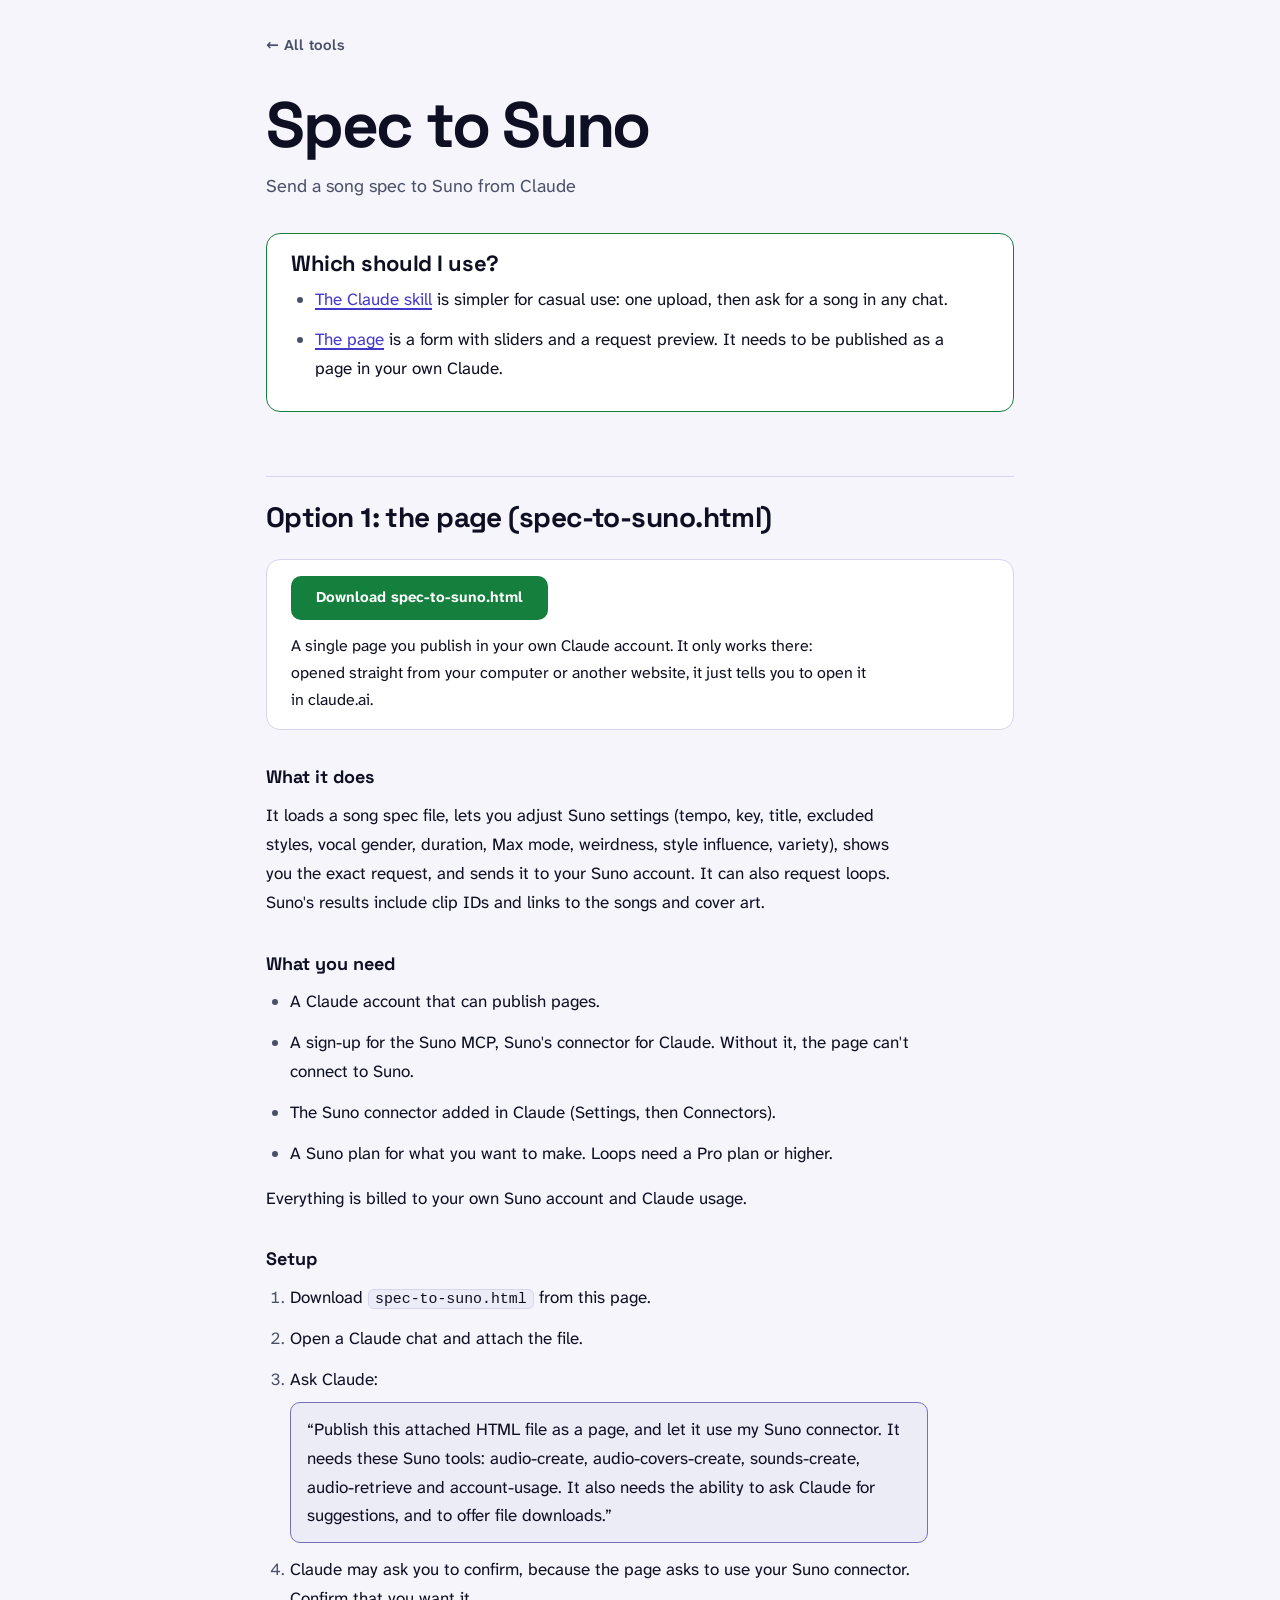
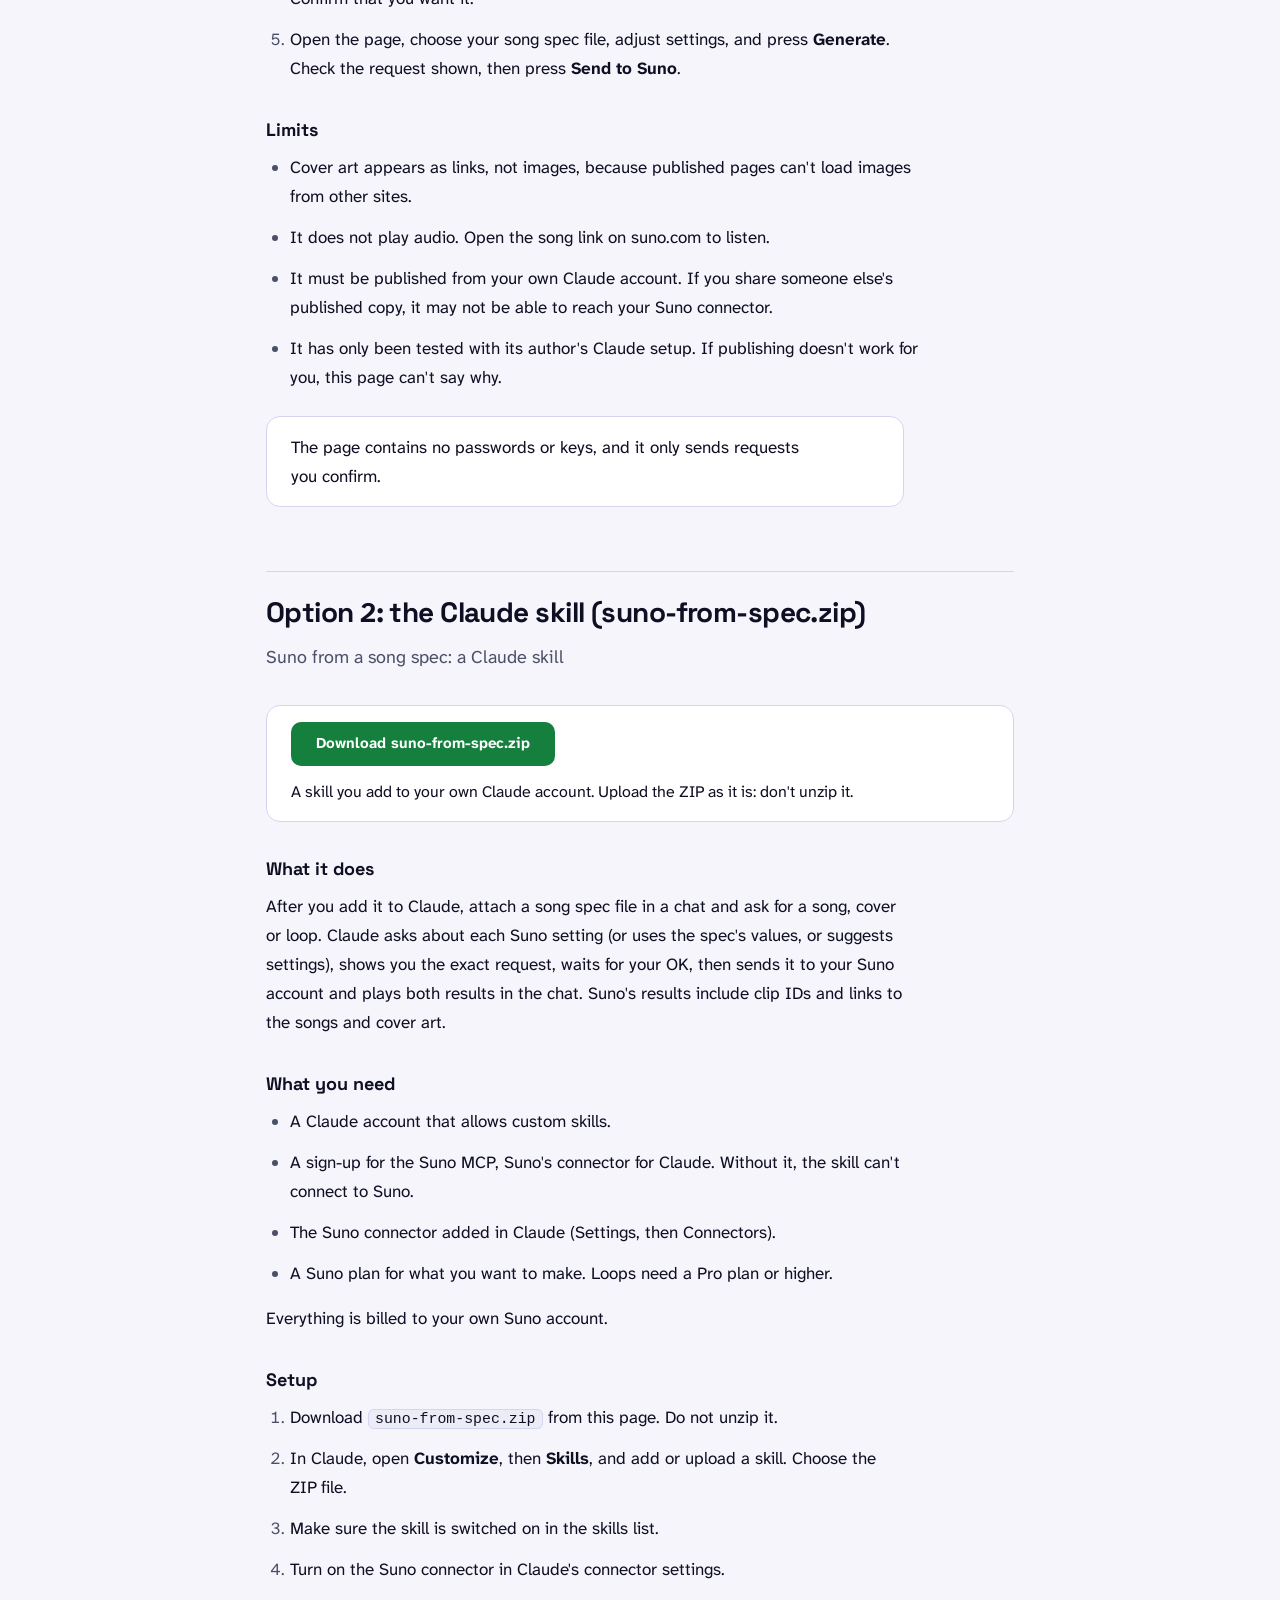
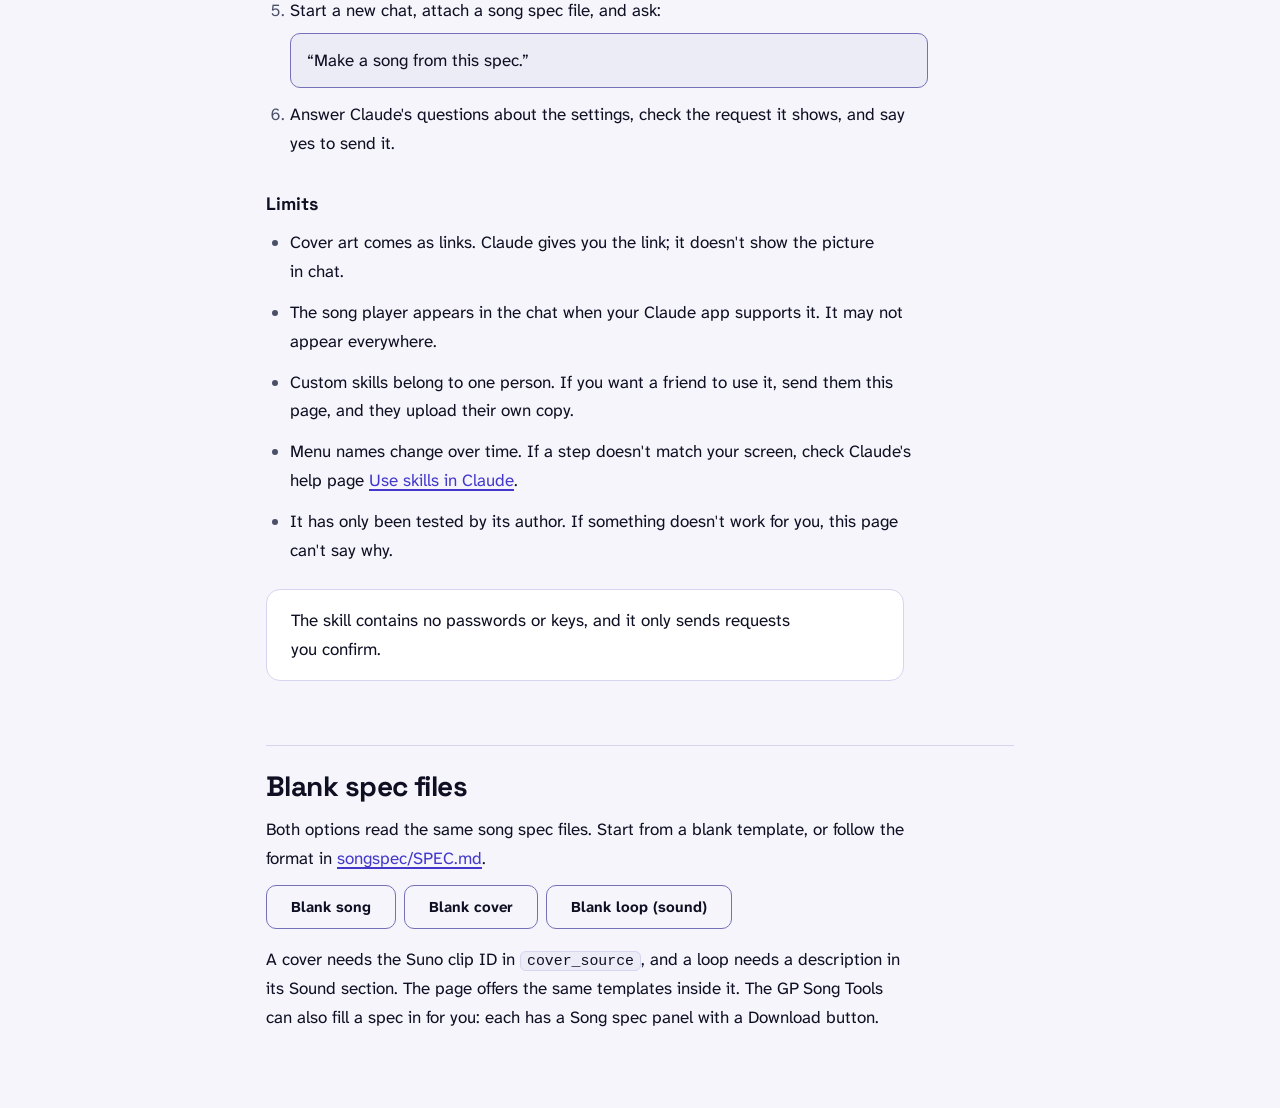
==== commit f988ceec: "Design pass: fix heading font loading, menu lanes, About, privacy and Spec to Suno polish - css/gp.c" ====
--- a/songspec/spec-to-suno/index.html
+++ b/songspec/spec-to-suno/index.html
@@ -14,7 +14,7 @@
     h1 { font-size: var(--text-4xl); line-height: 1.04; font-weight: 700; letter-spacing: -.035em; margin: var(--s-5) 0 var(--s-3); }
     h2 { font-size: var(--text-2xl); line-height: 1.2; font-weight: 700; letter-spacing: -.02em; margin: var(--s-8) 0 var(--s-3); padding-top: var(--s-5); border-top: 1px solid var(--border); }
     h3 { font-size: var(--text-lg); font-weight: 700; margin: var(--s-6) 0 var(--s-2); }
-    p, li { margin: 0 0 var(--s-3); max-width: 70ch; }
+    p, li { margin: 0 0 var(--s-3); max-width: 58ch; text-wrap: pretty; }
     ul, ol { padding-left: var(--s-5); margin: 0 0 var(--s-4); }
     li::marker { color: var(--muted); }
     .meta { color: var(--muted); margin: 0 0 var(--s-6); font-size: var(--text-lg); }
@@ -24,14 +24,14 @@
     }
     .toc ul, .choose ul { margin: 0; }
     .toc li { margin: 0 0 var(--s-1); }
-    .choose { border-left: 4px solid var(--accent); }
+    .choose { border-color: var(--accent); }
     .choose h2 { border: 0; margin: 0 0 var(--s-2); padding: 0; font-size: var(--text-xl); }
-    .download p { margin: var(--s-3) 0 0; color: var(--muted); font-size: var(--text-sm); }
+    .download p { margin: var(--s-3) 0 0; color: var(--text); font-size: var(--text-md); } /* carries the key warning */
     .safe > :last-child, .choose > :last-child, .toc > :last-child { margin-bottom: 0; }
     .tpl { display: flex; flex-wrap: wrap; gap: var(--s-2); margin: var(--s-3) 0 var(--s-4); }
     .ask {
-      background: var(--surface-2); border-left: 4px solid var(--primary);
-      border-radius: 0 var(--r-md) var(--r-md) 0; padding: var(--s-3) var(--s-4); margin: var(--s-2) 0 0;
+      background: var(--surface-2); border: 1px solid var(--border-strong);
+      border-radius: var(--r-md); padding: var(--s-3) var(--s-4); margin: var(--s-2) 0 0;
     }
     @media (max-width: 560px) {
       body { font-size: var(--text-md); }
--- a/css/gp.css
+++ b/css/gp.css
@@ -15,7 +15,7 @@
 @font-face {
   font-family: "GP Display";
   src: url("../fonts/atkinson-hyperlegible-next-latin.woff2") format("woff2");
-  font-weight: 200 800;
+  font-weight: 300 700; /* same range as the Space Grotesk face below: Chromium otherwise picks only one of the two */
   font-display: swap;
   unicode-range: U+0030-0039;
 }
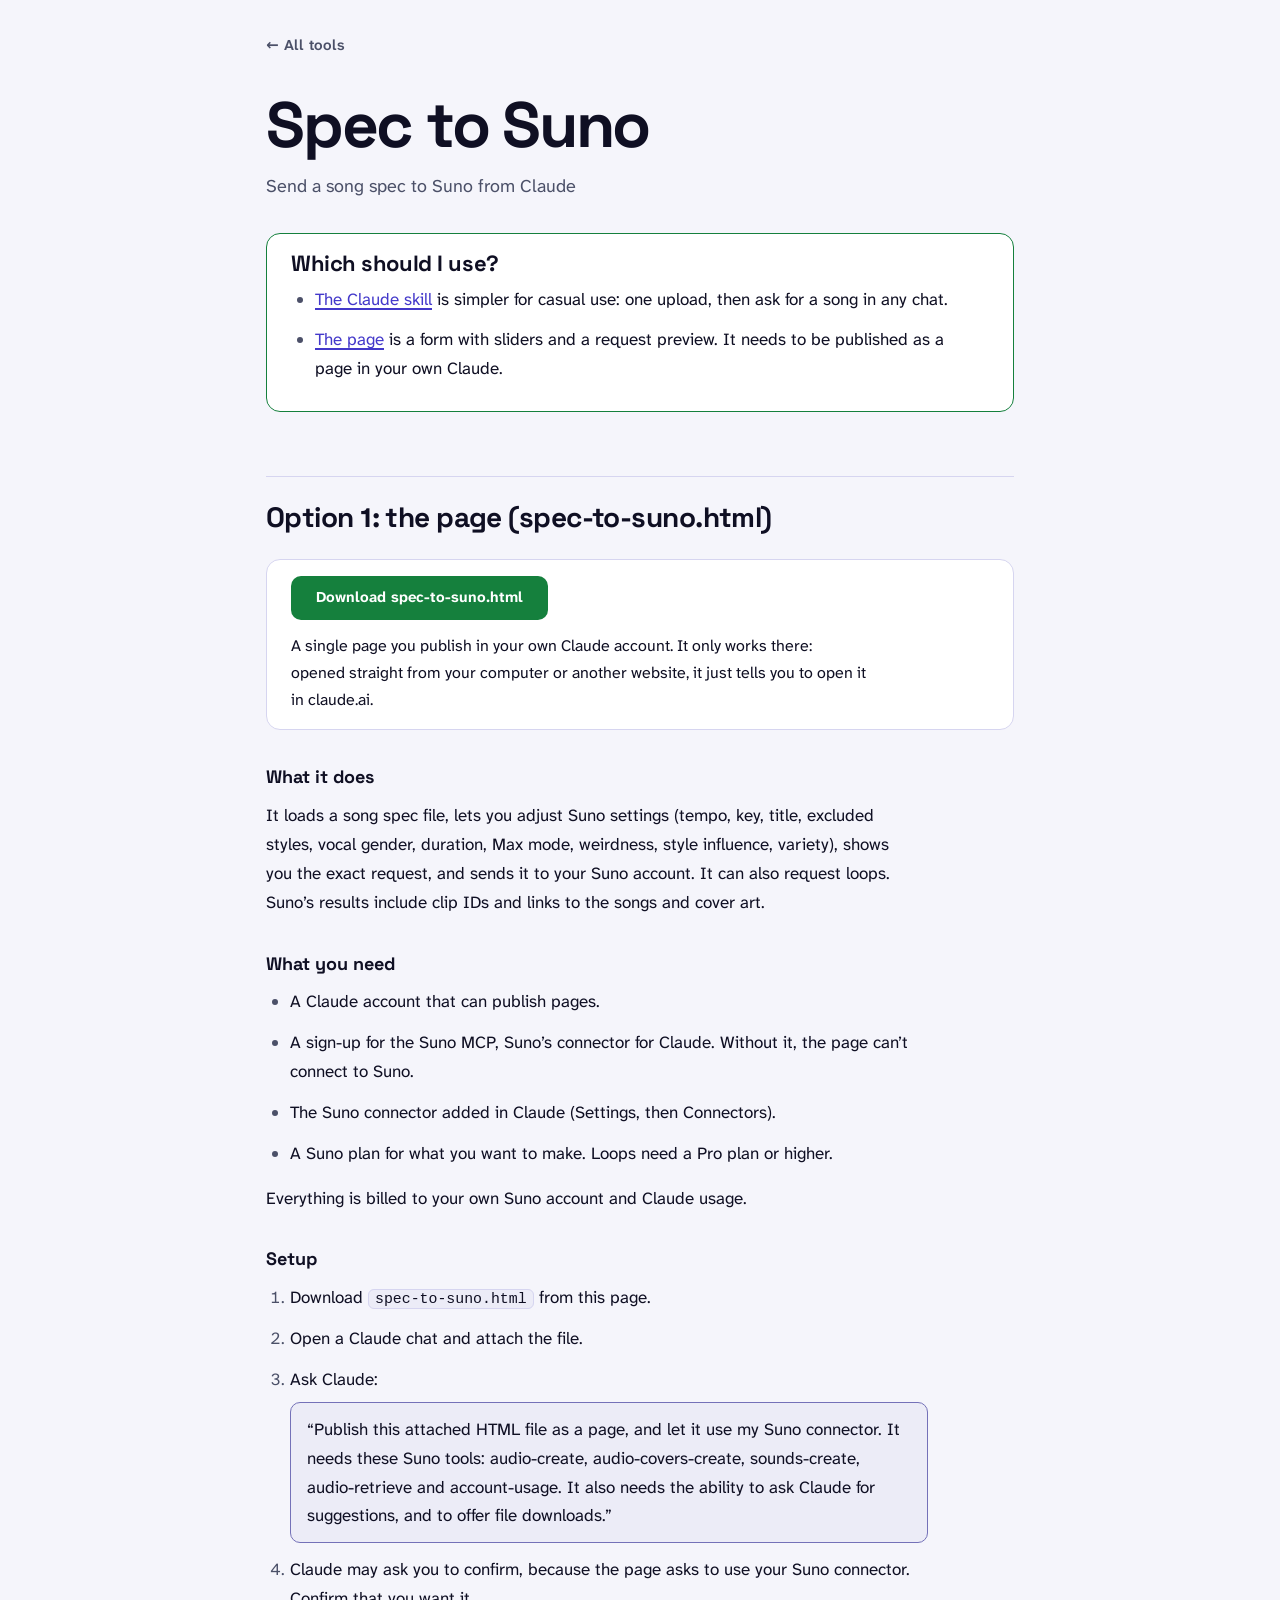
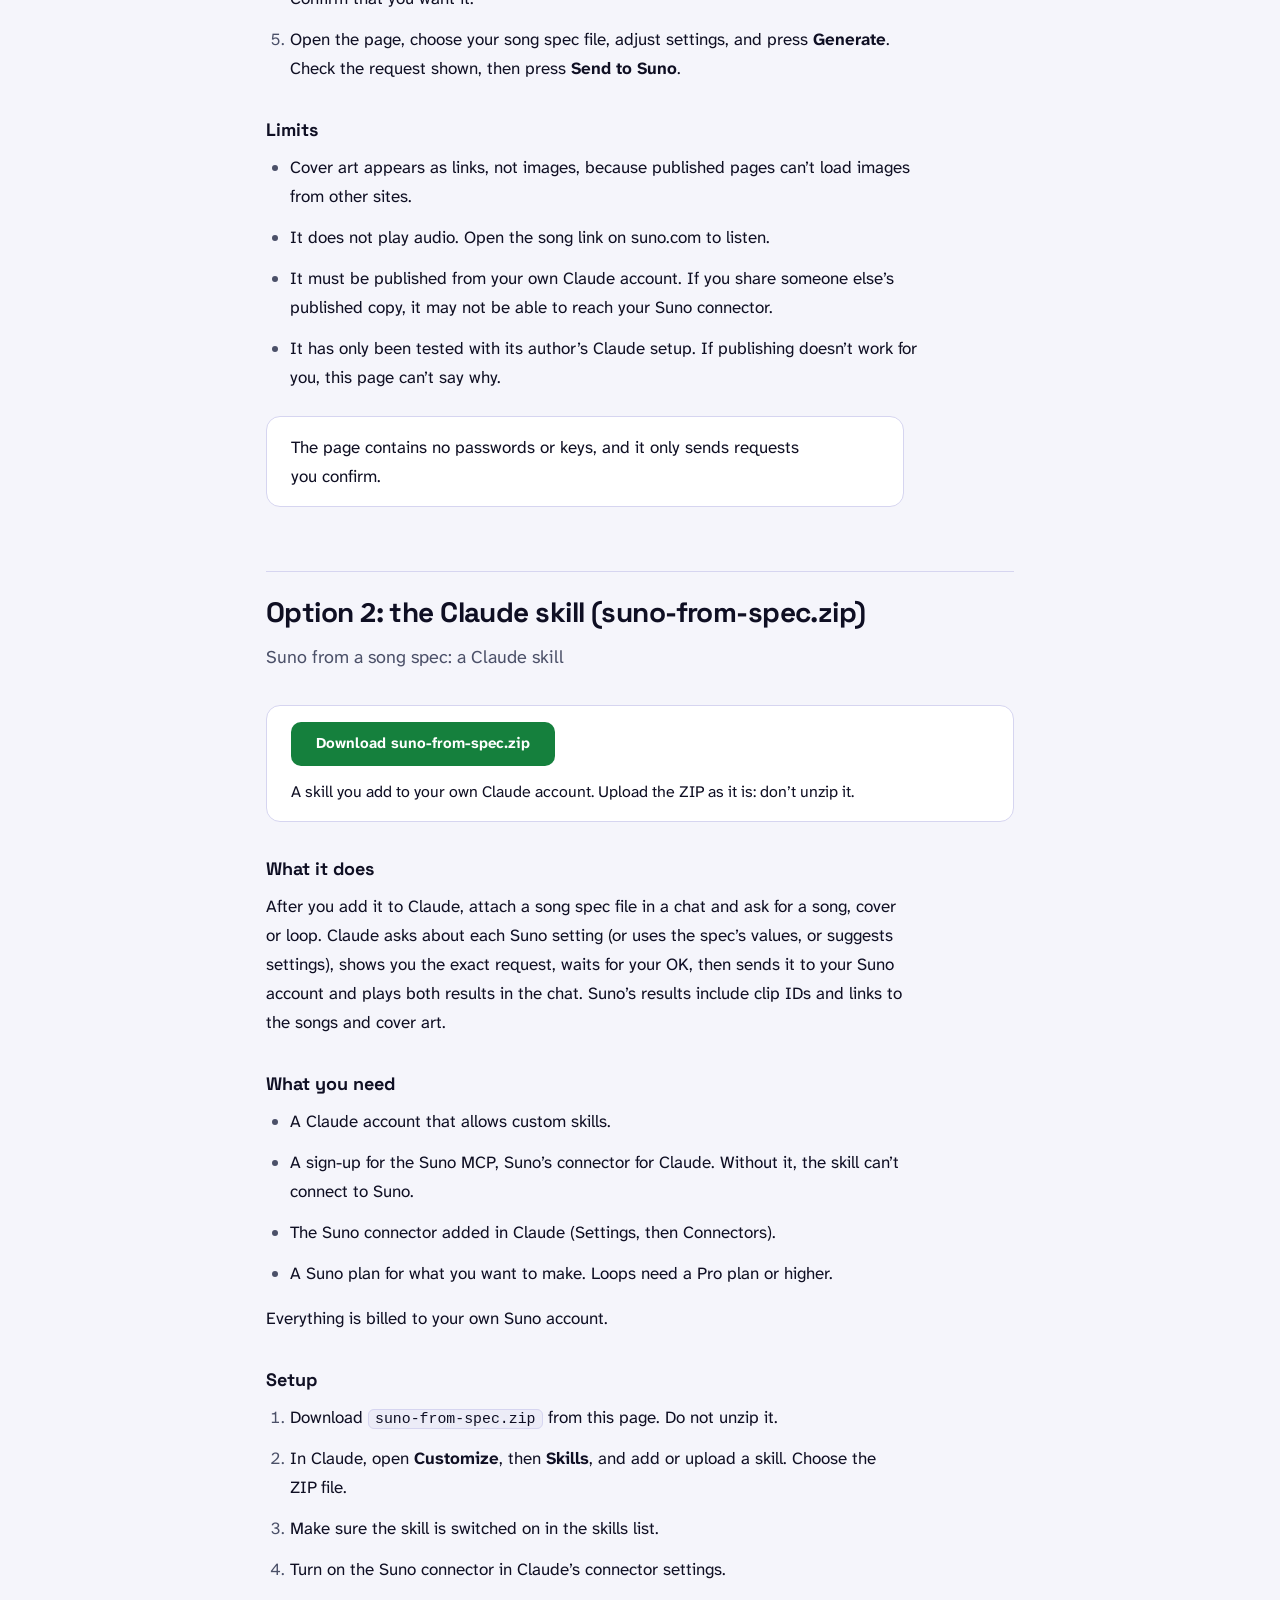
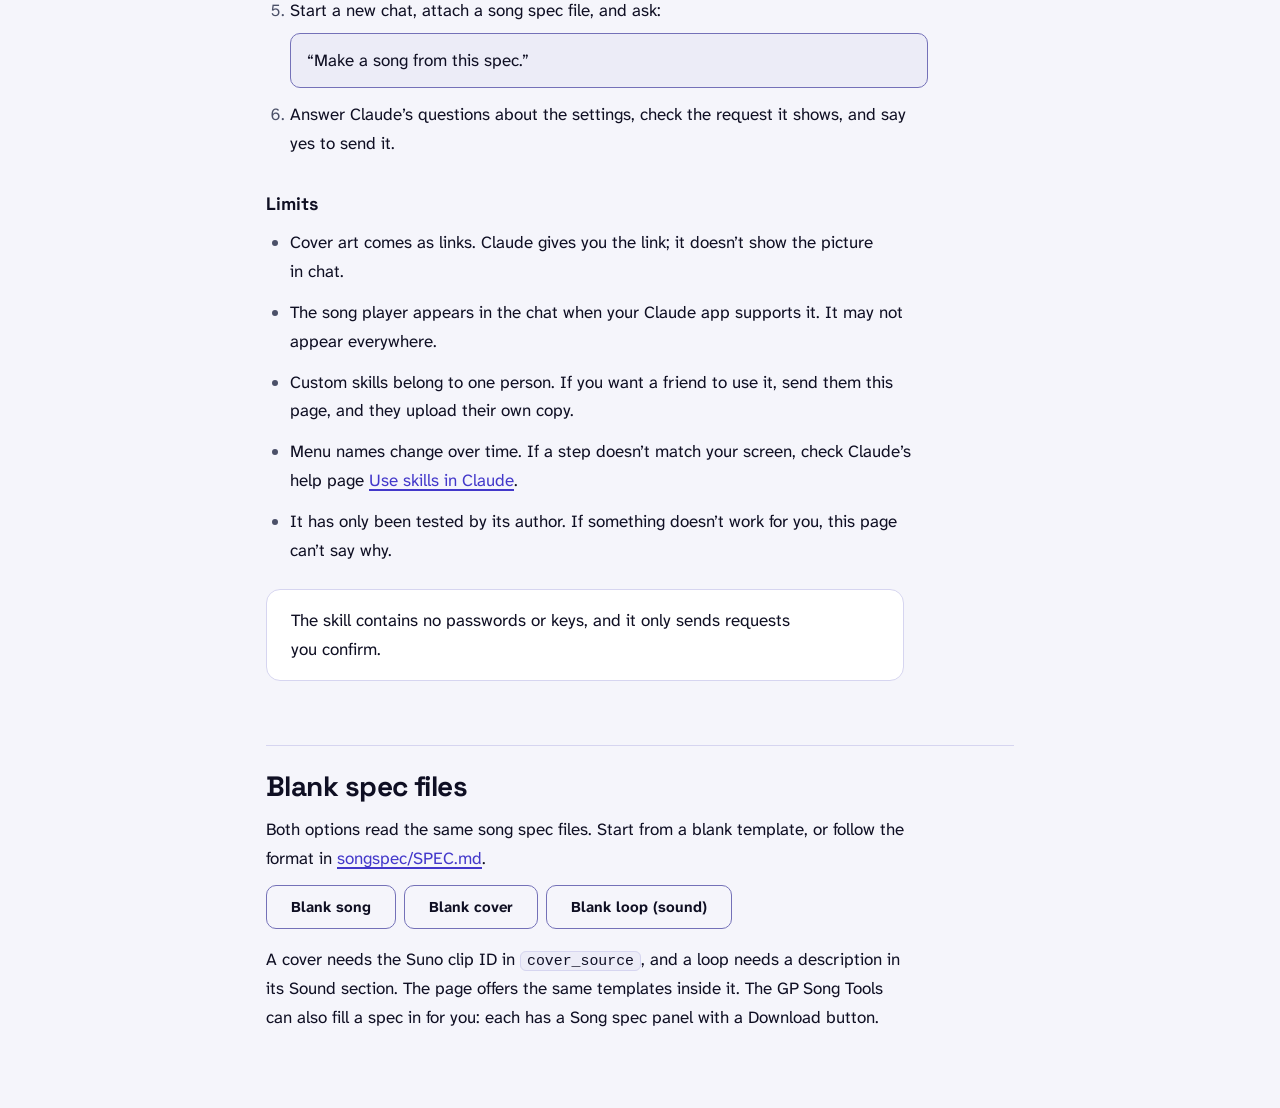
==== commit e0424eba: "Web Interface Guidelines pass: skip links, filter in URL, live status, typography and head metadata " ====
--- a/songspec/spec-to-suno/index.html
+++ b/songspec/spec-to-suno/index.html
@@ -6,6 +6,11 @@
   <title>Spec to Suno</title>
   <meta name="description" content="Send a song spec to your Suno account from Claude, with a Claude skill or a page you publish in Claude.">
   <link rel="icon" href="data:image/svg+xml,<svg xmlns='http://www.w3.org/2000/svg' viewBox='0 0 100 100'><text y='.9em' font-size='90'>🚀</text></svg>">
+  <meta name="theme-color" content="#0f0f23" media="(prefers-color-scheme: dark)">
+  <meta name="theme-color" content="#f5f5fb" media="(prefers-color-scheme: light)">
+  <link rel="preload" href="../../fonts/space-grotesk-latin.woff2" as="font" type="font/woff2" crossorigin>
+  <link rel="preload" href="../../fonts/atkinson-hyperlegible-next-latin.woff2" as="font" type="font/woff2" crossorigin>
+  <link rel="preconnect" href="https://static.cloudflareinsights.com">
   <link rel="stylesheet" href="../../css/gp.css">
   <style>
     /* Reading page. Tokens and buttons come from css/gp.css (design-system/gp-song-tools/MASTER.md). */
@@ -41,7 +46,8 @@
   </style>
 </head>
 <body>
-<main>
+<a class="skip" href="#main">Skip to content</a>
+<main id="main">
   <a class="back" href="../../">← All tools</a>
   <h1>Spec to Suno</h1>
   <p class="meta">Send a song spec to Suno from Claude</p>
@@ -61,12 +67,12 @@
   </div>
 
   <h3 id="what">What it does</h3>
-  <p>It loads a song spec file, lets you adjust Suno settings (tempo, key, title, excluded styles, vocal gender, duration, Max mode, weirdness, style influence, variety), shows you the exact request, and sends it to your Suno account. It can also request loops. Suno's results include clip IDs and links to the songs and cover art.</p>
+  <p>It loads a song spec file, lets you adjust Suno settings (tempo, key, title, excluded styles, vocal gender, duration, Max mode, weirdness, style influence, variety), shows you the exact request, and sends it to your Suno account. It can also request loops. Suno’s results include clip IDs and links to the songs and cover art.</p>
 
   <h3 id="need">What you need</h3>
   <ul>
     <li>A Claude account that can publish pages.</li>
-    <li>A sign-up for the Suno MCP, Suno's connector for Claude. Without it, the page can't connect to Suno.</li>
+    <li>A sign-up for the Suno MCP, Suno’s connector for Claude. Without it, the page can’t connect to Suno.</li>
     <li>The Suno connector added in Claude (Settings, then Connectors).</li>
     <li>A Suno plan for what you want to make. Loops need a Pro plan or higher.</li>
   </ul>
@@ -74,7 +80,7 @@
 
   <h3 id="setup">Setup</h3>
   <ol>
-    <li>Download <code>spec-to-suno.html</code> from this page.</li>
+    <li>Download <code translate="no">spec-to-suno.html</code> from this page.</li>
     <li>Open a Claude chat and attach the file.</li>
     <li>Ask Claude:
       <p class="ask">“Publish this attached HTML file as a page, and let it use my Suno connector. It needs these Suno tools: audio-create, audio-covers-create, sounds-create, audio-retrieve and account-usage. It also needs the ability to ask Claude for suggestions, and to offer file downloads.”</p>
@@ -85,10 +91,10 @@
 
   <h3 id="limits">Limits</h3>
   <ul>
-    <li>Cover art appears as links, not images, because published pages can't load images from other sites.</li>
+    <li>Cover art appears as links, not images, because published pages can’t load images from other sites.</li>
     <li>It does not play audio. Open the song link on suno.com to listen.</li>
-    <li>It must be published from your own Claude account. If you share someone else's published copy, it may not be able to reach your Suno connector.</li>
-    <li>It has only been tested with its author's Claude setup. If publishing doesn't work for you, this page can't say why.</li>
+    <li>It must be published from your own Claude account. If you share someone else’s published copy, it may not be able to reach your Suno connector.</li>
+    <li>It has only been tested with its author’s Claude setup. If publishing doesn’t work for you, this page can’t say why.</li>
   </ul>
 
   <p class="safe">The page contains no passwords or keys, and it only sends requests you confirm.</p>
@@ -97,16 +103,16 @@
   <p class="meta">Suno from a song spec: a Claude skill</p>
   <div class="download">
     <a class="btn primary" href="suno-from-spec.zip" download="suno-from-spec.zip">Download suno-from-spec.zip</a>
-    <p>A skill you add to your own Claude account. Upload the ZIP as it is: don't unzip it.</p>
+    <p>A skill you add to your own Claude account. Upload the ZIP as it is: don’t unzip it.</p>
   </div>
 
   <h3 id="skill-what">What it does</h3>
-  <p>After you add it to Claude, attach a song spec file in a chat and ask for a song, cover or loop. Claude asks about each Suno setting (or uses the spec's values, or suggests settings), shows you the exact request, waits for your OK, then sends it to your Suno account and plays both results in the chat. Suno's results include clip IDs and links to the songs and cover art.</p>
+  <p>After you add it to Claude, attach a song spec file in a chat and ask for a song, cover or loop. Claude asks about each Suno setting (or uses the spec’s values, or suggests settings), shows you the exact request, waits for your OK, then sends it to your Suno account and plays both results in the chat. Suno’s results include clip IDs and links to the songs and cover art.</p>
 
   <h3 id="skill-need">What you need</h3>
   <ul>
     <li>A Claude account that allows custom skills.</li>
-    <li>A sign-up for the Suno MCP, Suno's connector for Claude. Without it, the skill can't connect to Suno.</li>
+    <li>A sign-up for the Suno MCP, Suno’s connector for Claude. Without it, the skill can’t connect to Suno.</li>
     <li>The Suno connector added in Claude (Settings, then Connectors).</li>
     <li>A Suno plan for what you want to make. Loops need a Pro plan or higher.</li>
   </ul>
@@ -114,23 +120,23 @@
 
   <h3 id="skill-setup">Setup</h3>
   <ol>
-    <li>Download <code>suno-from-spec.zip</code> from this page. Do not unzip it.</li>
+    <li>Download <code translate="no">suno-from-spec.zip</code> from this page. Do not unzip it.</li>
     <li>In Claude, open <b>Customize</b>, then <b>Skills</b>, and add or upload a skill. Choose the ZIP file.</li>
     <li>Make sure the skill is switched on in the skills list.</li>
-    <li>Turn on the Suno connector in Claude's connector settings.</li>
+    <li>Turn on the Suno connector in Claude’s connector settings.</li>
     <li>Start a new chat, attach a song spec file, and ask:
       <p class="ask">“Make a song from this spec.”</p>
     </li>
-    <li>Answer Claude's questions about the settings, check the request it shows, and say yes to send it.</li>
+    <li>Answer Claude’s questions about the settings, check the request it shows, and say yes to send it.</li>
   </ol>
 
   <h3 id="skill-limits">Limits</h3>
   <ul>
-    <li>Cover art comes as links. Claude gives you the link; it doesn't show the picture in chat.</li>
+    <li>Cover art comes as links. Claude gives you the link; it doesn’t show the picture in chat.</li>
     <li>The song player appears in the chat when your Claude app supports it. It may not appear everywhere.</li>
     <li>Custom skills belong to one person. If you want a friend to use it, send them this page, and they upload their own copy.</li>
-    <li>Menu names change over time. If a step doesn't match your screen, check Claude's help page <a href="https://support.claude.com/en/articles/12512180-use-skills-in-claude" target="_blank" rel="noopener">Use skills in Claude</a>.</li>
-    <li>It has only been tested by its author. If something doesn't work for you, this page can't say why.</li>
+    <li>Menu names change over time. If a step doesn’t match your screen, check Claude’s help page <a href="https://support.claude.com/en/articles/12512180-use-skills-in-claude" target="_blank" rel="noopener">Use skills in Claude</a>.</li>
+    <li>It has only been tested by its author. If something doesn’t work for you, this page can’t say why.</li>
   </ul>
 
   <p class="safe">The skill contains no passwords or keys, and it only sends requests you confirm.</p>
@@ -142,7 +148,7 @@
     <a class="btn ghost" href="../templates/blank-cover.songspec.md" download="blank-cover.songspec.md">Blank cover</a>
     <a class="btn ghost" href="../templates/blank-sound.songspec.md" download="blank-sound.songspec.md">Blank loop (sound)</a>
   </div>
-  <p>A cover needs the Suno clip ID in <code>cover_source</code>, and a loop needs a description in its Sound section. The page offers the same templates inside it. The GP Song Tools can also fill a spec in for you: each has a Song spec panel with a Download button.</p>
+  <p>A cover needs the Suno clip ID in <code translate="no">cover_source</code>, and a loop needs a description in its Sound section. The page offers the same templates inside it. The GP Song Tools can also fill a spec in for you: each has a Song spec panel with a Download button.</p>
 </main>
 <!-- Cloudflare Web Analytics --><script type='module' src='https://static.cloudflareinsights.com/beacon.min.js' data-cf-beacon='{"token": "2c5b0c69f74b496998f02d0e1f651bd5"}'></script><!-- End Cloudflare Web Analytics -->
 </body>
--- a/css/gp.css
+++ b/css/gp.css
@@ -133,6 +133,17 @@
 }
 h1, h2, h3 { font-family: var(--font-display); color: var(--text); text-wrap: balance; }
 b, strong { font-weight: 700; }
+html { -webkit-tap-highlight-color: color-mix(in srgb, var(--link) 22%, transparent); }
+a, button, input, summary, .btn { touch-action: manipulation; }
+[id] { scroll-margin-top: var(--s-5); }
+.skip {
+  position: absolute; left: var(--s-4); top: var(--s-2); z-index: 10;
+  min-height: 44px; display: inline-flex; align-items: center; padding: 0 var(--s-4);
+  background: var(--surface); color: var(--text); border: 2px solid var(--ring); border-radius: var(--r-md);
+  font-weight: 700; text-decoration: none; transform: translateY(-200%);
+}
+.skip:focus-visible { transform: none; }
+.sr { position: absolute; width: 1px; height: 1px; margin: -1px; padding: 0; overflow: hidden; clip-path: inset(50%); white-space: nowrap; border: 0; }
 a { color: var(--link); text-decoration-thickness: 1.5px; text-underline-offset: 3px; }
 a:hover { text-decoration-thickness: 2.5px; }
 :focus-visible { outline: 3px solid var(--ring); outline-offset: 3px; border-radius: 4px; }
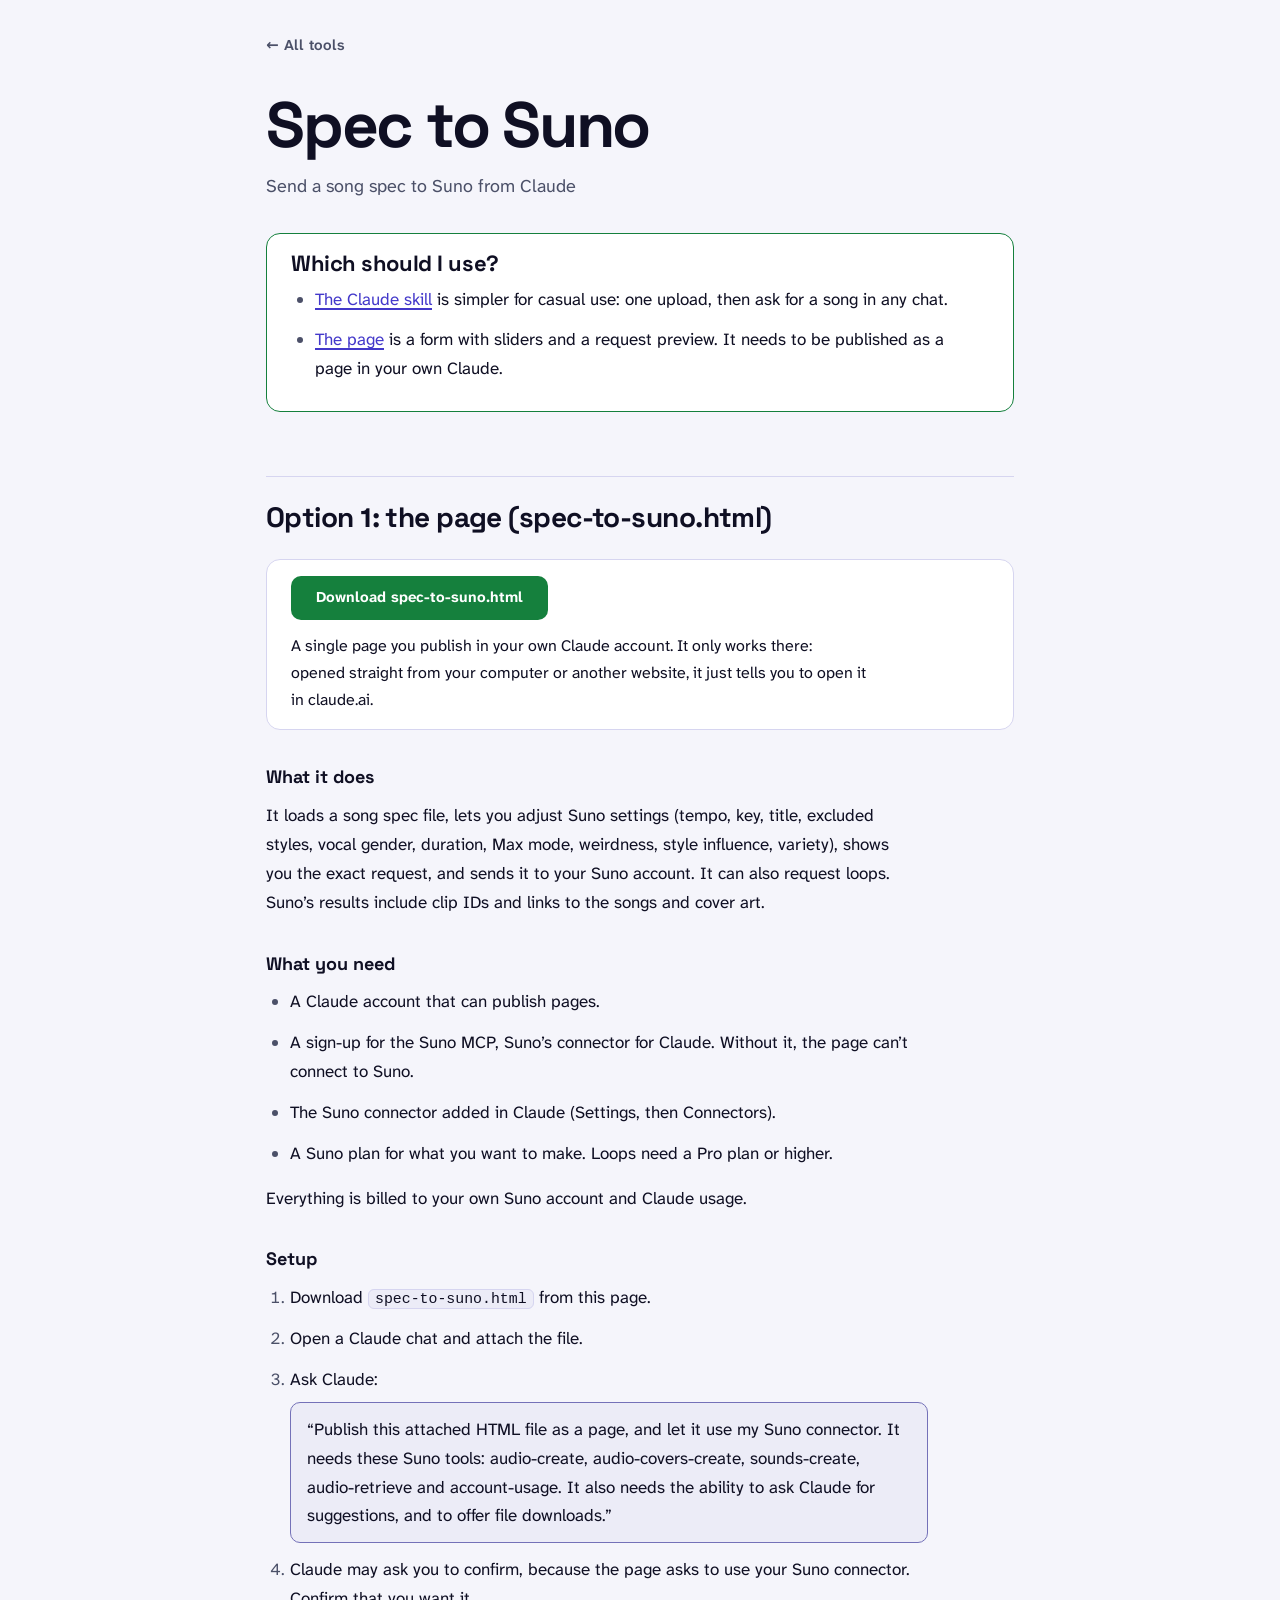
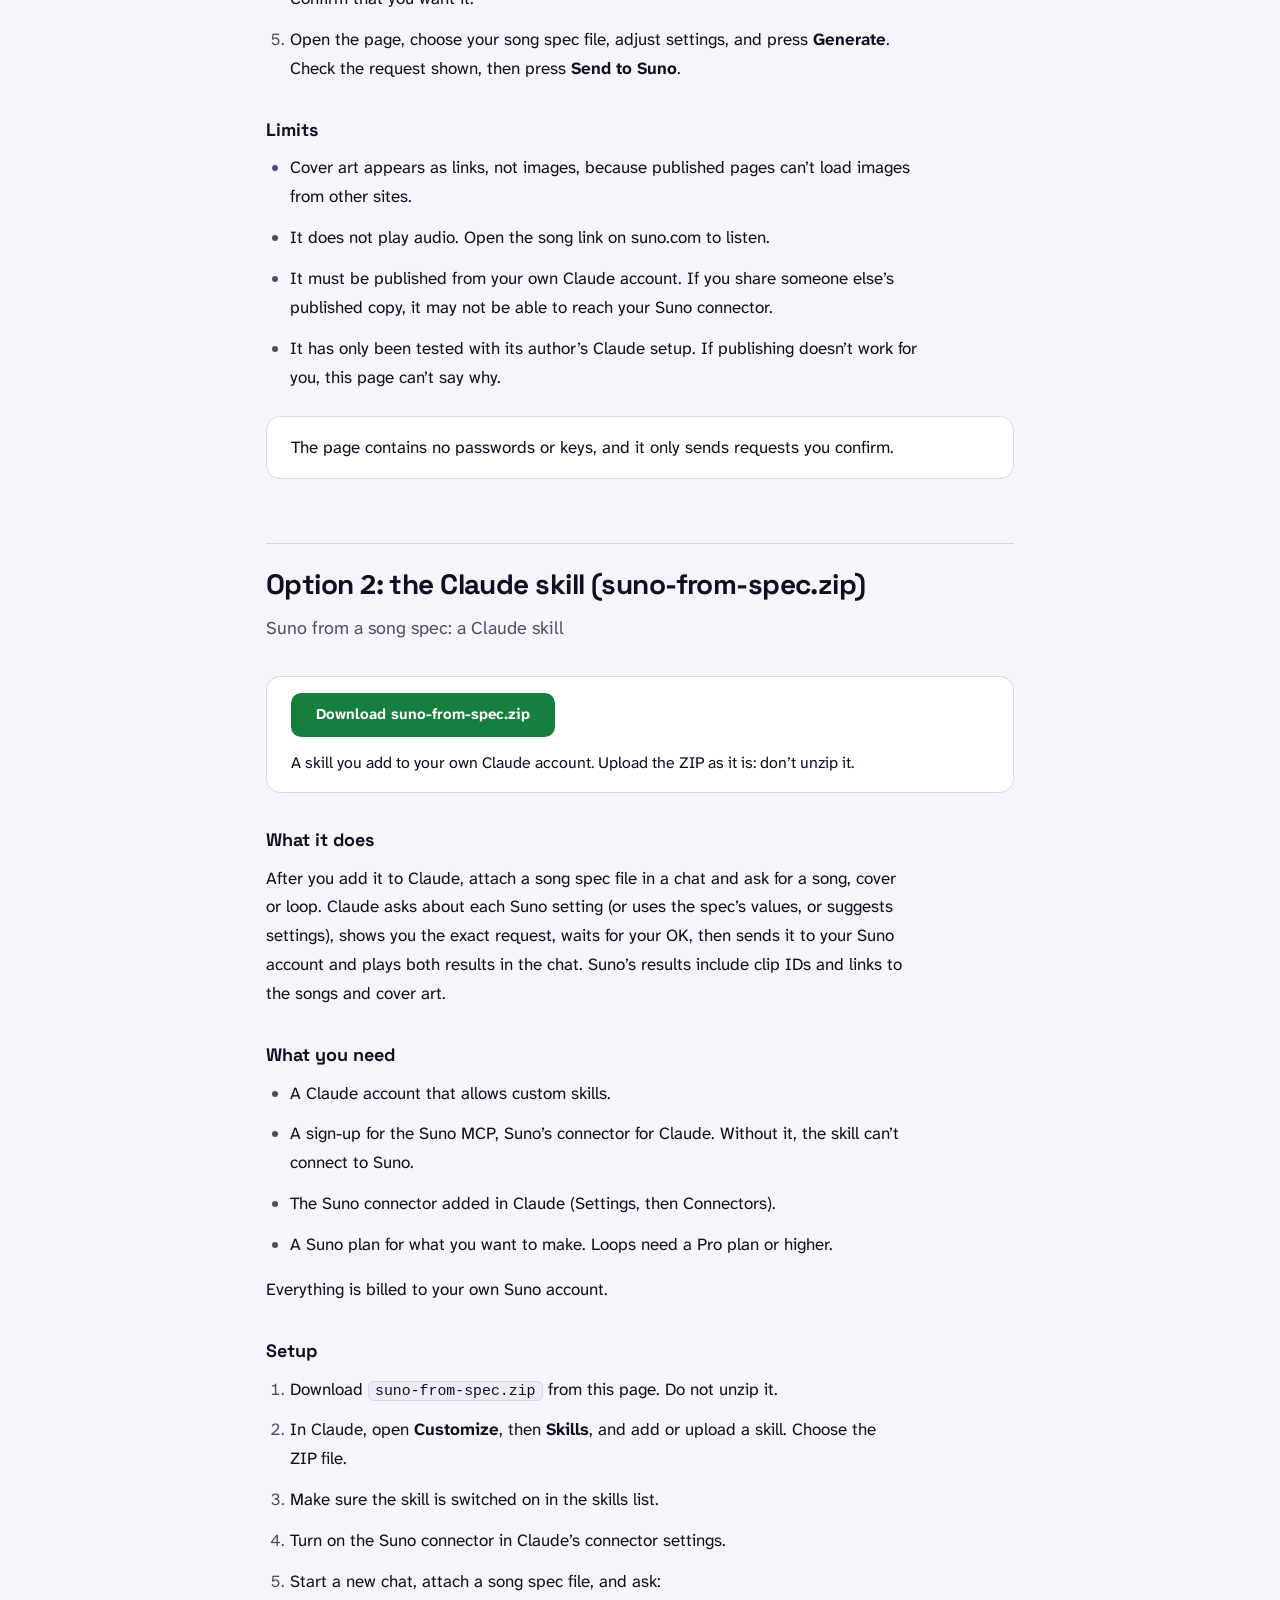
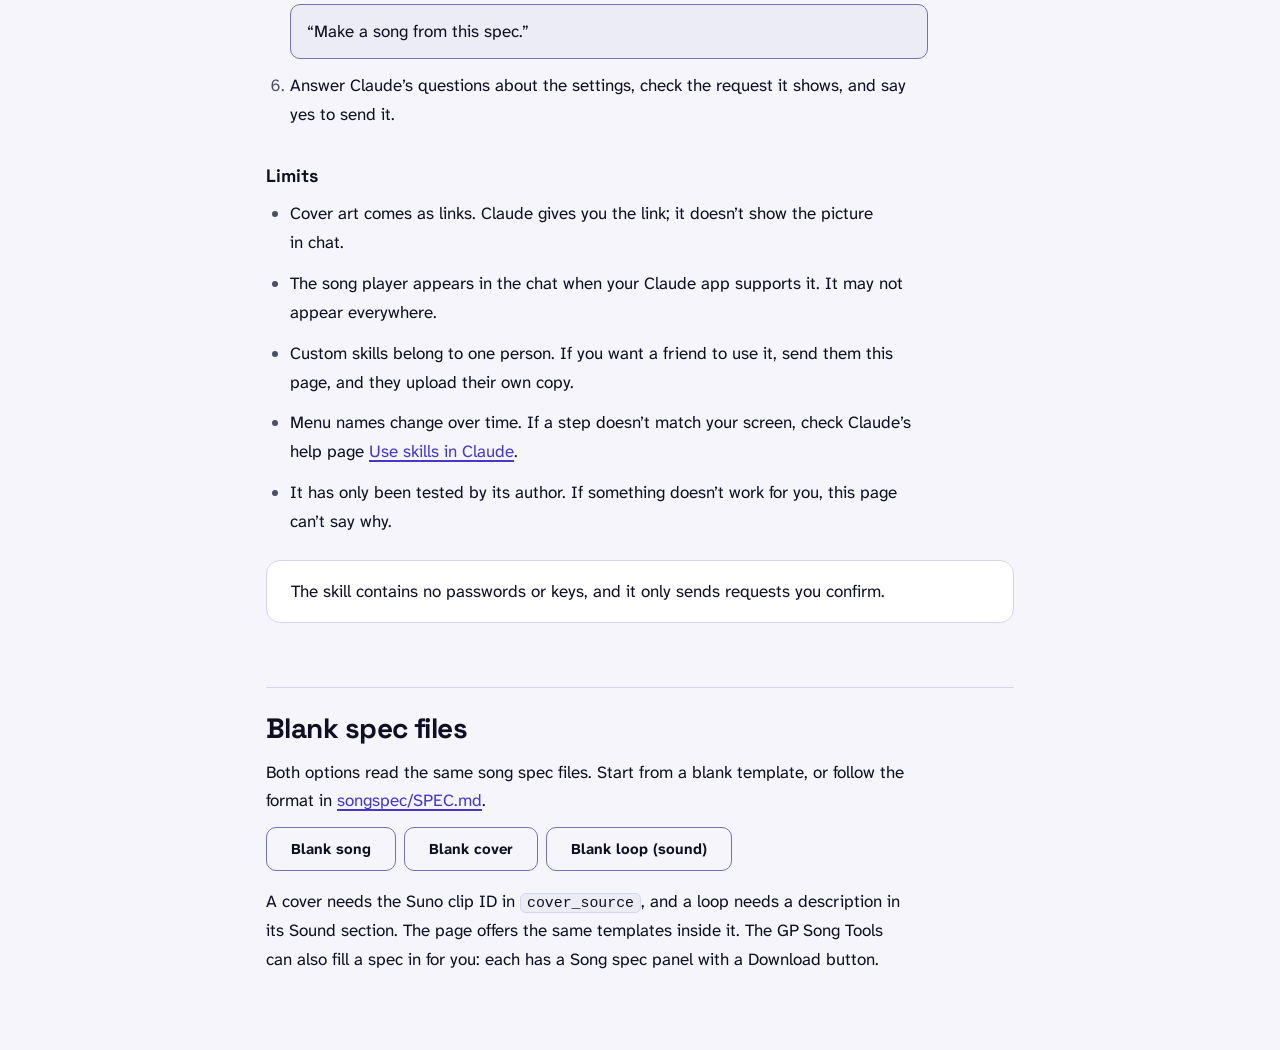
==== commit e959fbc0: "Browser test pass: external links open in a new tab, footer tap targets, callout width - about.html," ====
--- a/songspec/spec-to-suno/index.html
+++ b/songspec/spec-to-suno/index.html
@@ -23,6 +23,7 @@
     ul, ol { padding-left: var(--s-5); margin: 0 0 var(--s-4); }
     li::marker { color: var(--muted); }
     .meta { color: var(--muted); margin: 0 0 var(--s-6); font-size: var(--text-lg); }
+    .safe { max-width: none; }
     .toc, .choose, .download, .safe {
       background: var(--surface); border: 1px solid var(--border); border-radius: var(--r-lg);
       padding: var(--s-4) var(--s-5); margin: var(--s-5) 0 var(--s-2);
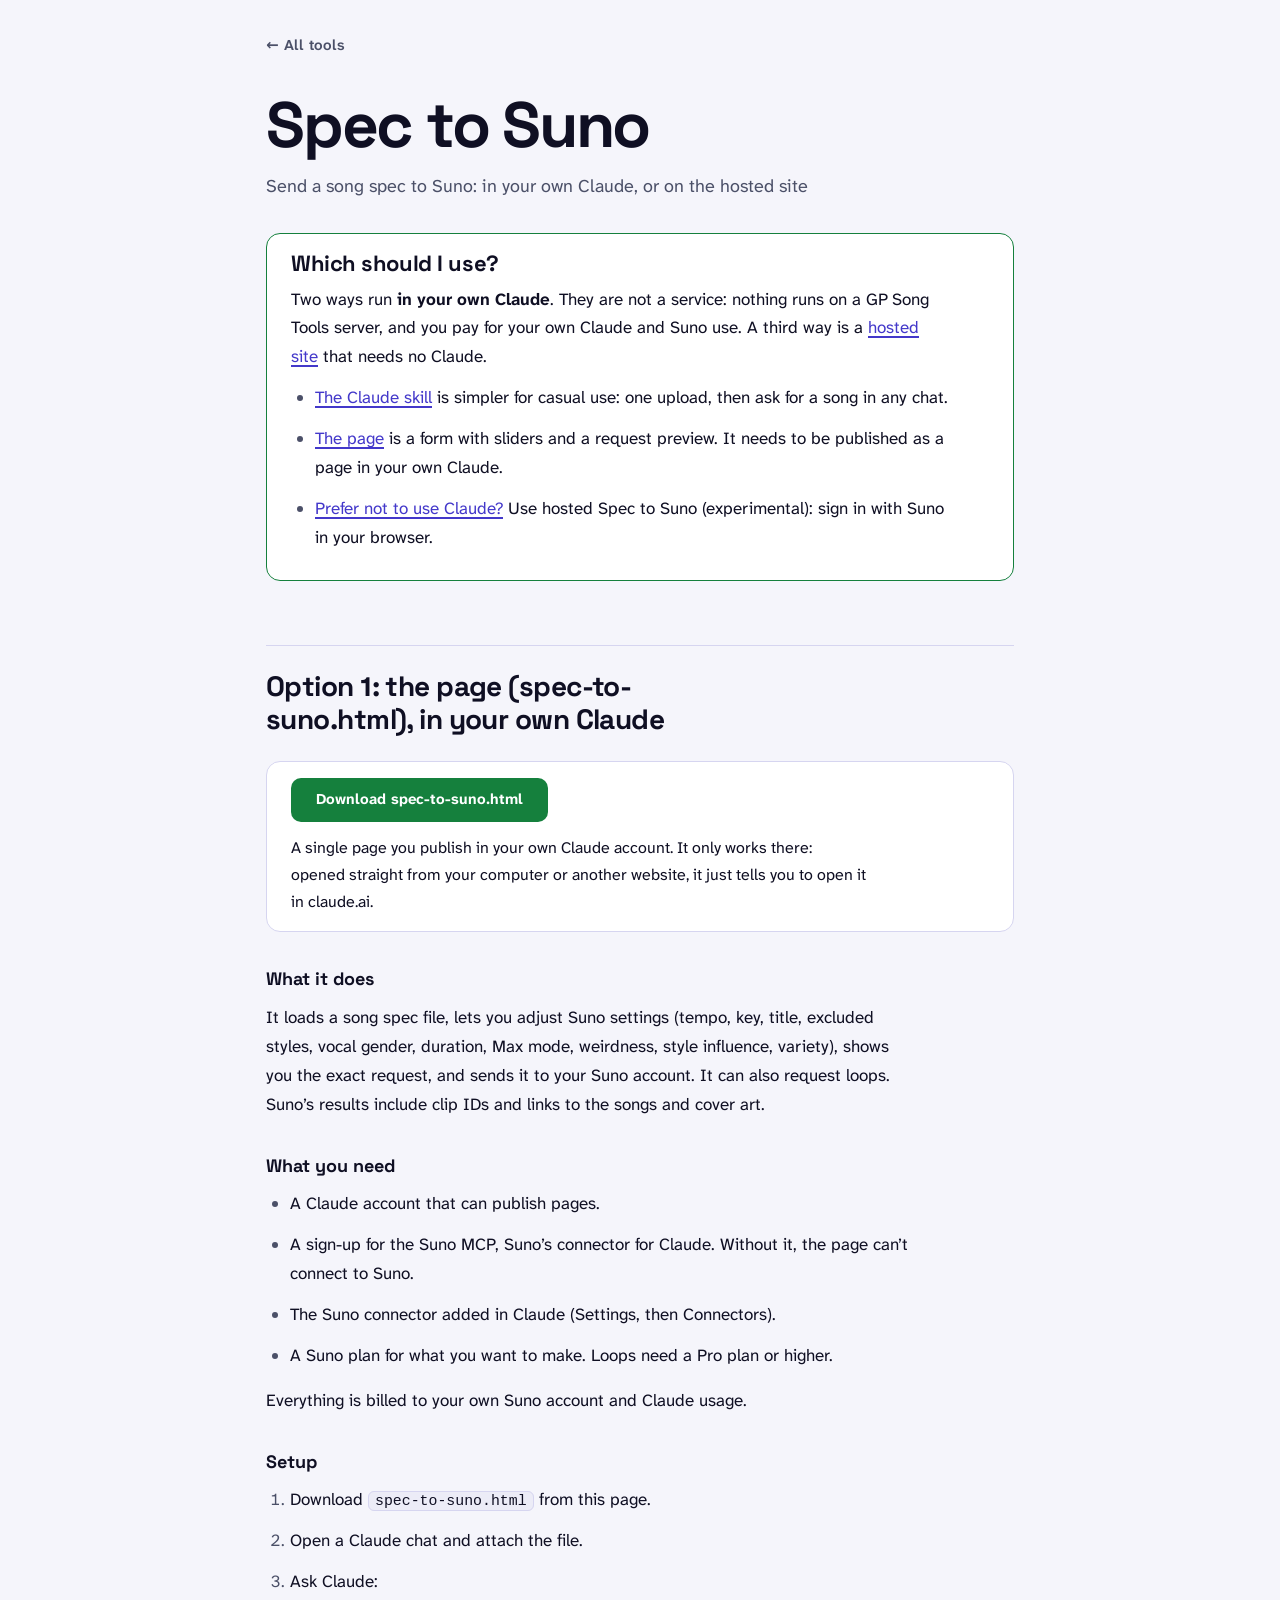
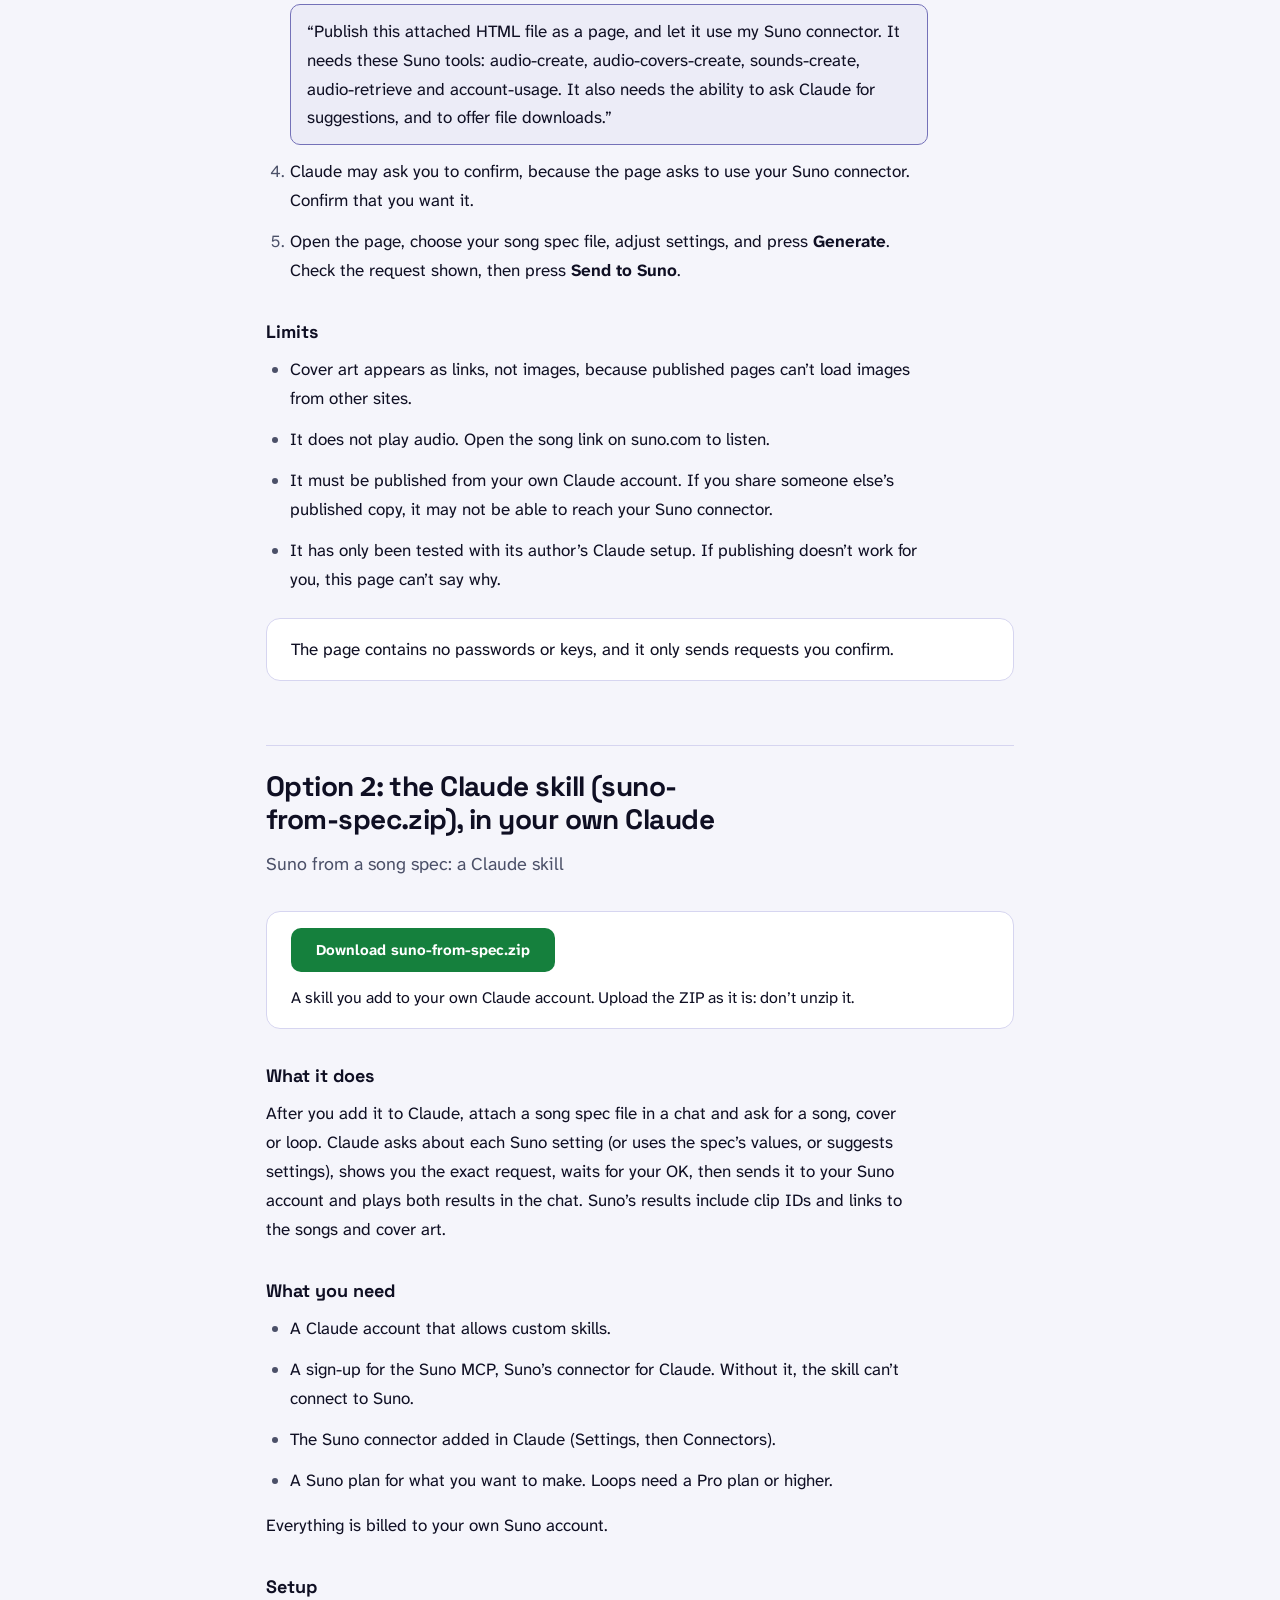
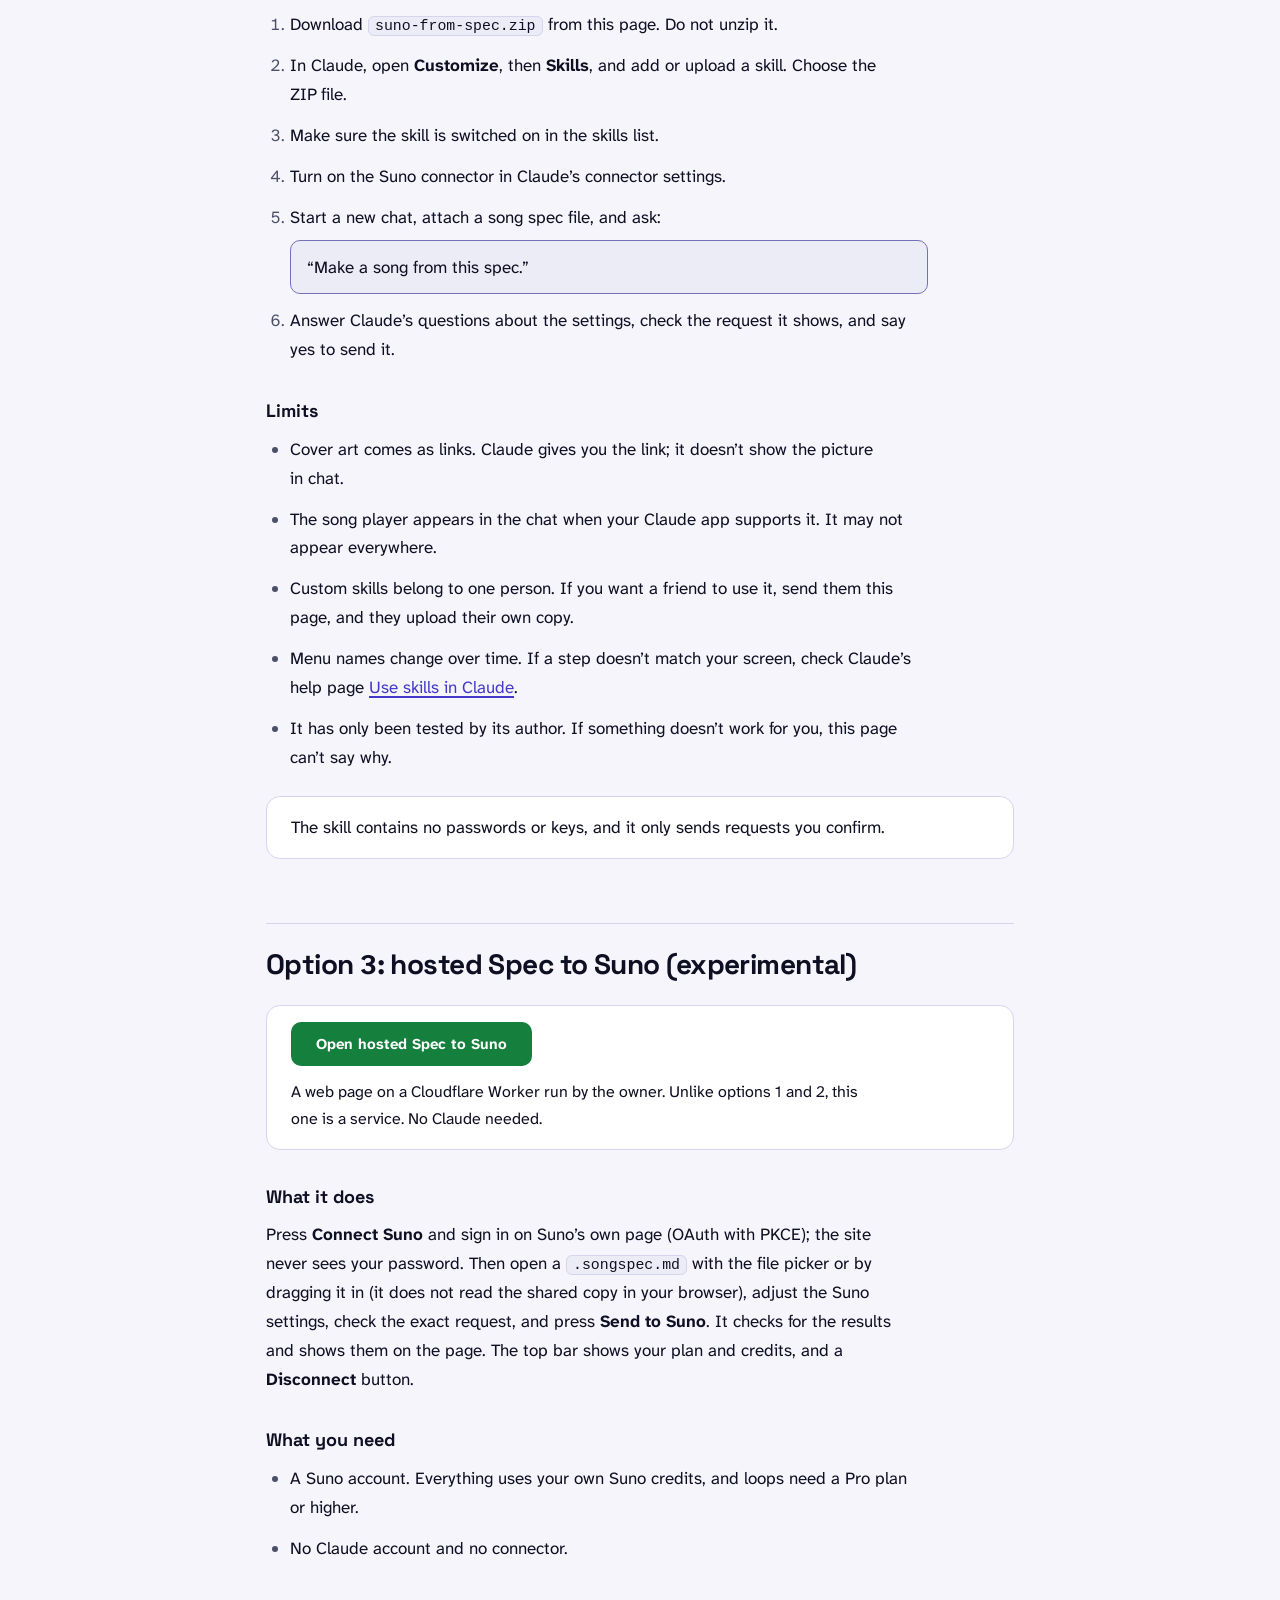
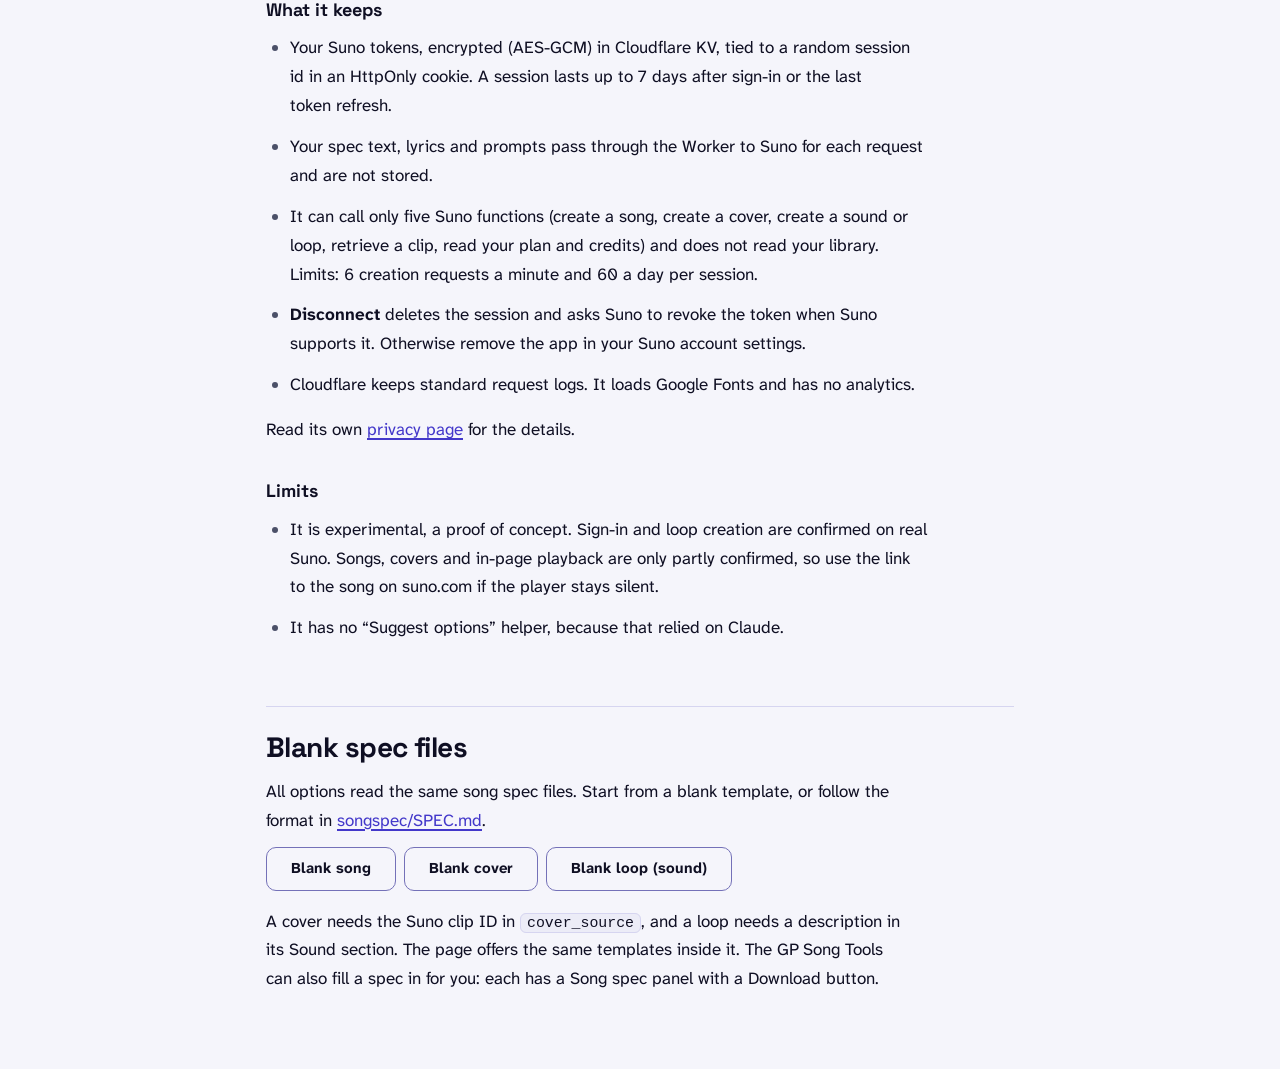
==== commit 0d70c0fe: "Explain both ways to use Spec to Suno, and drop the analytics exceptions Co-Authored-By: Claude Opus" ====
--- a/songspec/spec-to-suno/index.html
+++ b/songspec/spec-to-suno/index.html
@@ -4,7 +4,7 @@
   <meta charset="utf-8">
   <meta name="viewport" content="width=device-width, initial-scale=1">
   <title>Spec to Suno</title>
-  <meta name="description" content="Send a song spec to your Suno account from Claude, with a Claude skill or a page you publish in Claude.">
+  <meta name="description" content="Send a song spec to Suno: in your own Claude with a skill or a published page, or on the hosted site (experimental) where you sign in with Suno.">
   <link rel="icon" href="data:image/svg+xml,<svg xmlns='http://www.w3.org/2000/svg' viewBox='0 0 100 100'><text y='.9em' font-size='90'>🚀</text></svg>">
   <meta name="theme-color" content="#0f0f23" media="(prefers-color-scheme: dark)">
   <meta name="theme-color" content="#f5f5fb" media="(prefers-color-scheme: light)">
@@ -51,17 +51,19 @@
 <main id="main">
   <a class="back" href="../../">← All tools</a>
   <h1>Spec to Suno</h1>
-  <p class="meta">Send a song spec to Suno from Claude</p>
+  <p class="meta">Send a song spec to Suno: in your own Claude, or on the hosted site</p>
 
   <div class="choose">
     <h2 id="which">Which should I use?</h2>
+    <p>Two ways run <b>in your own Claude</b>. They are not a service: nothing runs on a GP Song Tools server, and you pay for your own Claude and Suno use. A third way is a <a href="#hosted">hosted site</a> that needs no Claude.</p>
     <ul>
       <li><a href="#skill">The Claude skill</a> is simpler for casual use: one upload, then ask for a song in any chat.</li>
       <li><a href="#page">The page</a> is a form with sliders and a request preview. It needs to be published as a page in your own Claude.</li>
+      <li><a href="#hosted">Prefer not to use Claude?</a> Use hosted Spec to Suno (experimental): sign in with Suno in your browser.</li>
     </ul>
   </div>
 
-  <h2 id="page">Option 1: the page (spec-to-suno.html)</h2>
+  <h2 id="page">Option 1: the page (spec-to-suno.html), in your own Claude</h2>
   <div class="download">
     <a class="btn primary" href="spec-to-suno.html.download" download="spec-to-suno.html">Download spec-to-suno.html</a>
     <p>A single page you publish in your own Claude account. It only works there: opened straight from your computer or another website, it just tells you to open it in claude.ai.</p>
@@ -100,7 +102,7 @@
 
   <p class="safe">The page contains no passwords or keys, and it only sends requests you confirm.</p>
 
-  <h2 id="skill">Option 2: the Claude skill (suno-from-spec.zip)</h2>
+  <h2 id="skill">Option 2: the Claude skill (suno-from-spec.zip), in your own Claude</h2>
   <p class="meta">Suno from a song spec: a Claude skill</p>
   <div class="download">
     <a class="btn primary" href="suno-from-spec.zip" download="suno-from-spec.zip">Download suno-from-spec.zip</a>
@@ -142,8 +144,39 @@
 
   <p class="safe">The skill contains no passwords or keys, and it only sends requests you confirm.</p>
 
+  <h2 id="hosted">Option 3: hosted Spec to Suno (experimental)</h2>
+  <div class="download">
+    <a class="btn primary" href="https://suno-oauth-poc.pcarenza.workers.dev/" target="_blank" rel="noopener">Open hosted Spec to Suno</a>
+    <p>A web page on a Cloudflare Worker run by the owner. Unlike options 1 and 2, this one is a service. No Claude needed.</p>
+  </div>
+
+  <h3 id="hosted-what">What it does</h3>
+  <p>Press <b>Connect Suno</b> and sign in on Suno’s own page (OAuth with PKCE); the site never sees your password. Then open a <code translate="no">.songspec.md</code> with the file picker or by dragging it in (it does not read the shared copy in your browser), adjust the Suno settings, check the exact request, and press <b>Send to Suno</b>. It checks for the results and shows them on the page. The top bar shows your plan and credits, and a <b>Disconnect</b> button.</p>
+
+  <h3 id="hosted-need">What you need</h3>
+  <ul>
+    <li>A Suno account. Everything uses your own Suno credits, and loops need a Pro plan or higher.</li>
+    <li>No Claude account and no connector.</li>
+  </ul>
+
+  <h3 id="hosted-data">What it keeps</h3>
+  <ul>
+    <li>Your Suno tokens, encrypted (AES-GCM) in Cloudflare KV, tied to a random session id in an HttpOnly cookie. A session lasts up to 7 days after sign-in or the last token refresh.</li>
+    <li>Your spec text, lyrics and prompts pass through the Worker to Suno for each request and are not stored.</li>
+    <li>It can call only five Suno functions (create a song, create a cover, create a sound or loop, retrieve a clip, read your plan and credits) and does not read your library. Limits: 6 creation requests a minute and 60 a day per session.</li>
+    <li><b>Disconnect</b> deletes the session and asks Suno to revoke the token when Suno supports it. Otherwise remove the app in your Suno account settings.</li>
+    <li>Cloudflare keeps standard request logs. It loads Google Fonts and has no analytics.</li>
+  </ul>
+  <p>Read its own <a href="https://suno-oauth-poc.pcarenza.workers.dev/privacy" target="_blank" rel="noopener">privacy page</a> for the details.</p>
+
+  <h3 id="hosted-limits">Limits</h3>
+  <ul>
+    <li>It is experimental, a proof of concept. Sign-in and loop creation are confirmed on real Suno. Songs, covers and in-page playback are only partly confirmed, so use the link to the song on suno.com if the player stays silent.</li>
+    <li>It has no “Suggest options” helper, because that relied on Claude.</li>
+  </ul>
+
   <h2 id="blank">Blank spec files</h2>
-  <p>Both options read the same song spec files. Start from a blank template, or follow the format in <a href="https://github.com/gp-songtools/toolsmenu/blob/main/songspec/SPEC.md" target="_blank" rel="noopener">songspec/SPEC.md</a>.</p>
+  <p>All options read the same song spec files. Start from a blank template, or follow the format in <a href="https://github.com/gp-songtools/toolsmenu/blob/main/songspec/SPEC.md" target="_blank" rel="noopener">songspec/SPEC.md</a>.</p>
   <div class="tpl">
     <a class="btn ghost" href="../templates/blank-song.songspec.md" download="blank-song.songspec.md">Blank song</a>
     <a class="btn ghost" href="../templates/blank-cover.songspec.md" download="blank-cover.songspec.md">Blank cover</a>
--- a/css/gp.css
+++ b/css/gp.css
@@ -56,6 +56,8 @@
   --ep: #f472b6;   /* Earprint */
   --gm: #2dd4bf;   /* GP Mastering */
   --al: #e879f9;   /* AuraLyrics Studio */
+  --pr: #f87171;   /* GP Producer */
+  --fc: #38bdf8;   /* Framecut */
   --ss: #22c55e;   /* Spec to Suno */
   --gen: #a3adc2;  /* your generator / neutral */
   --on-tool: #0f0f23; /* text on a filled tool colour */
@@ -114,6 +116,8 @@
     --ep: #db2777;
     --gm: #0f766e;
     --al: #c026d3;
+    --pr: #ce2222;
+    --fc: #0369a1;
     --ss: #15803d;
     --gen: #4b5068;
     --on-tool: #ffffff;
